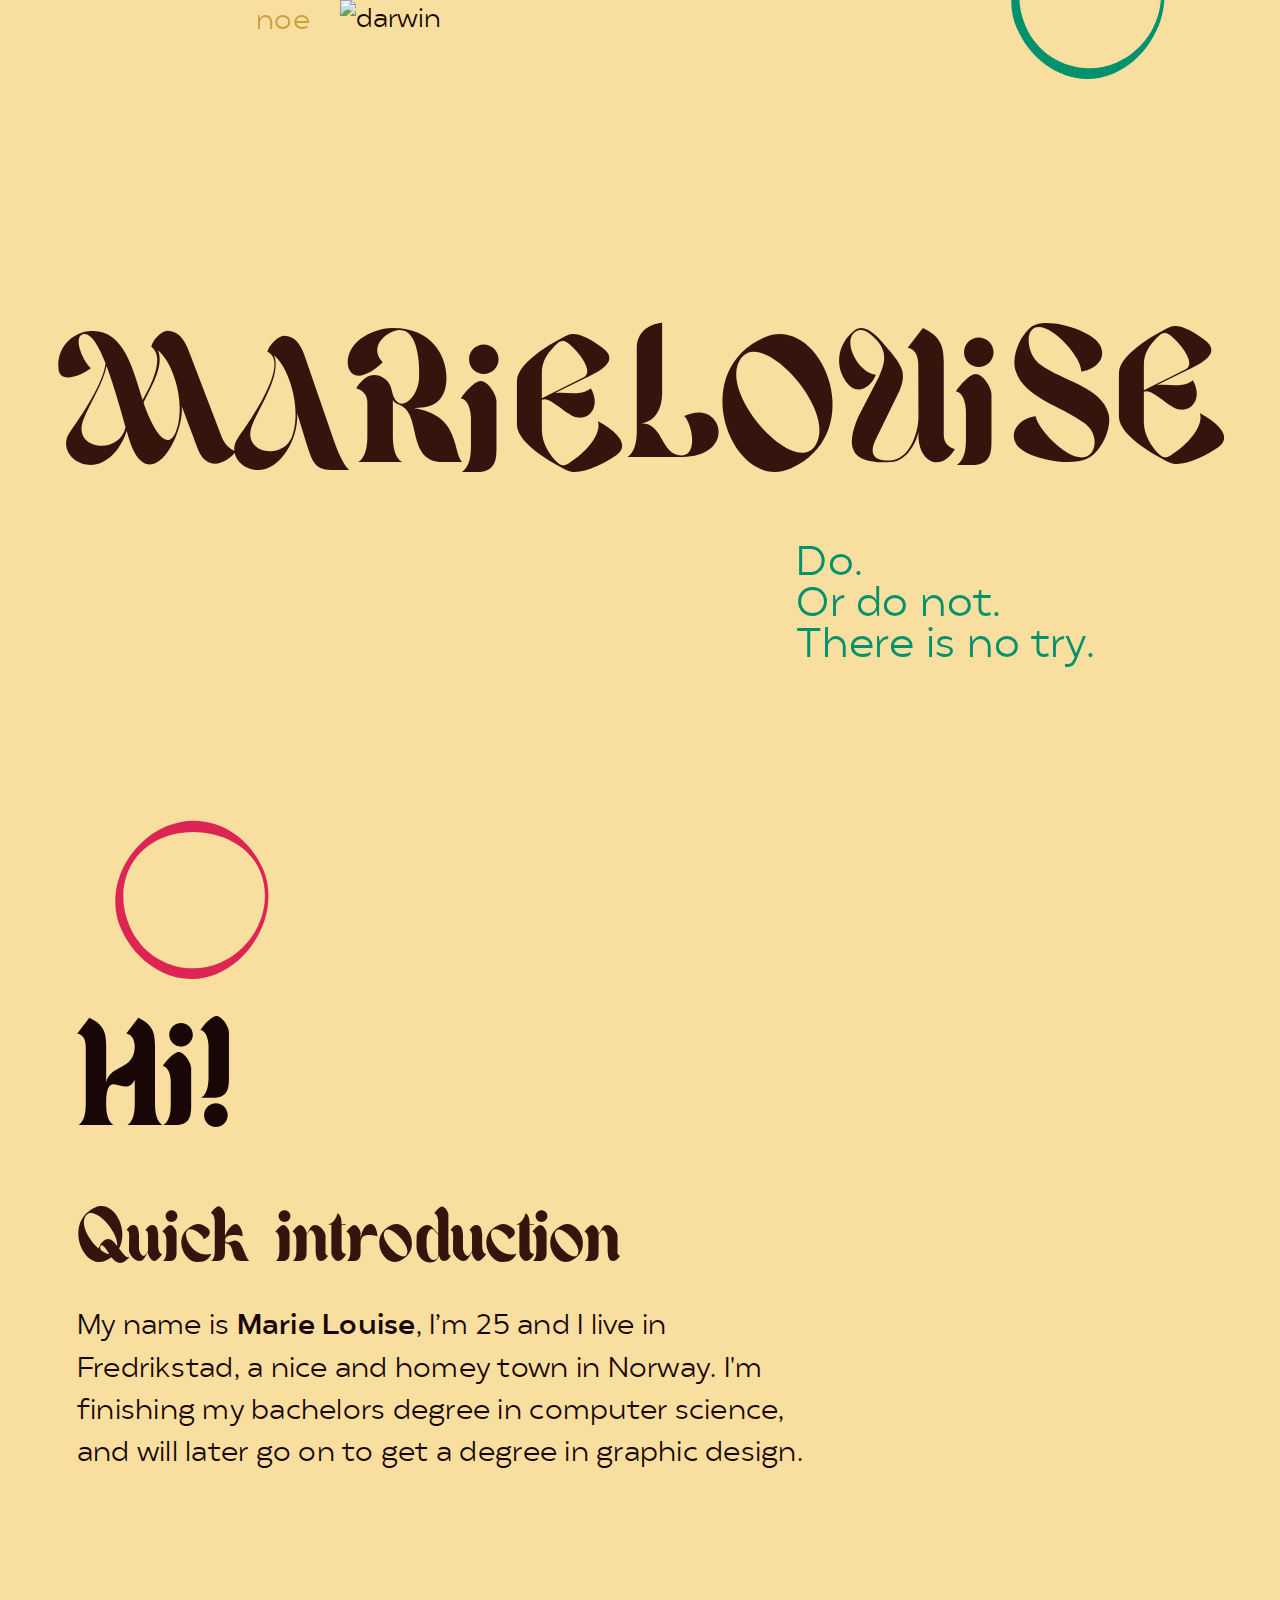
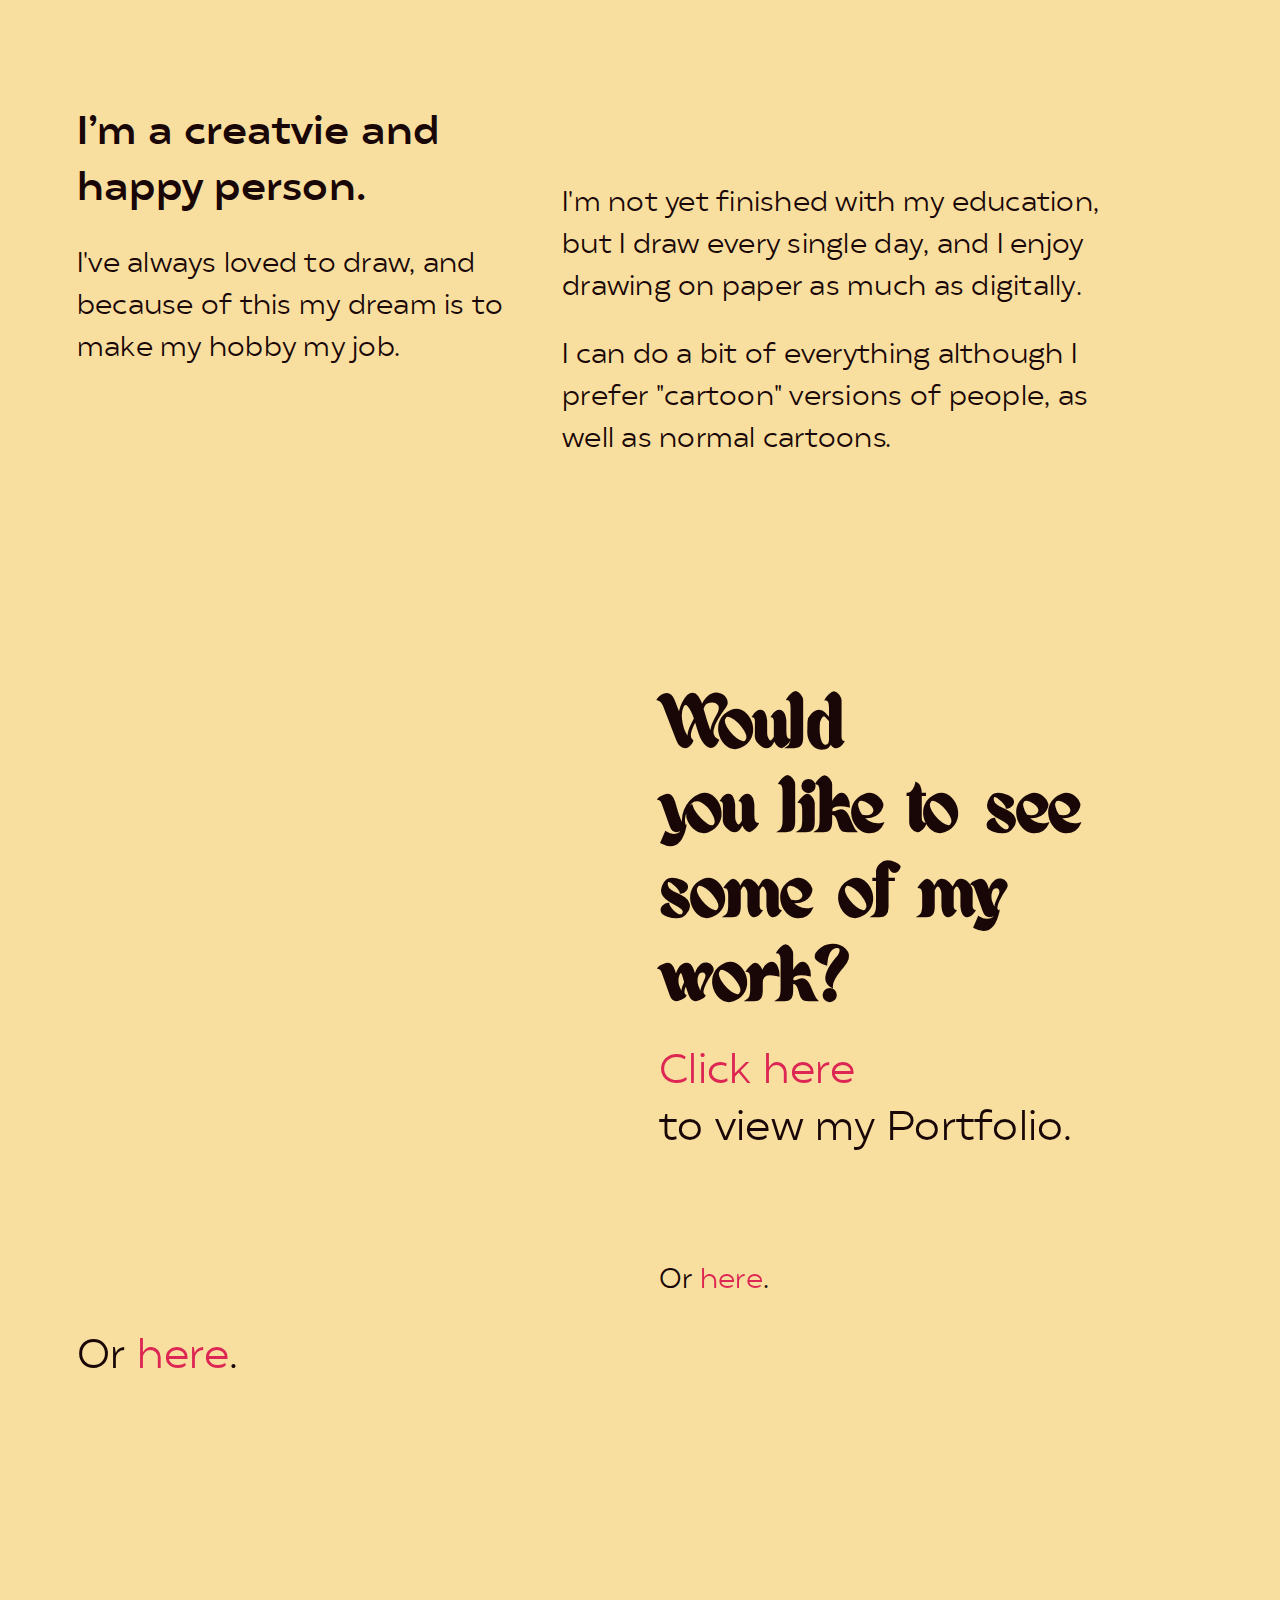
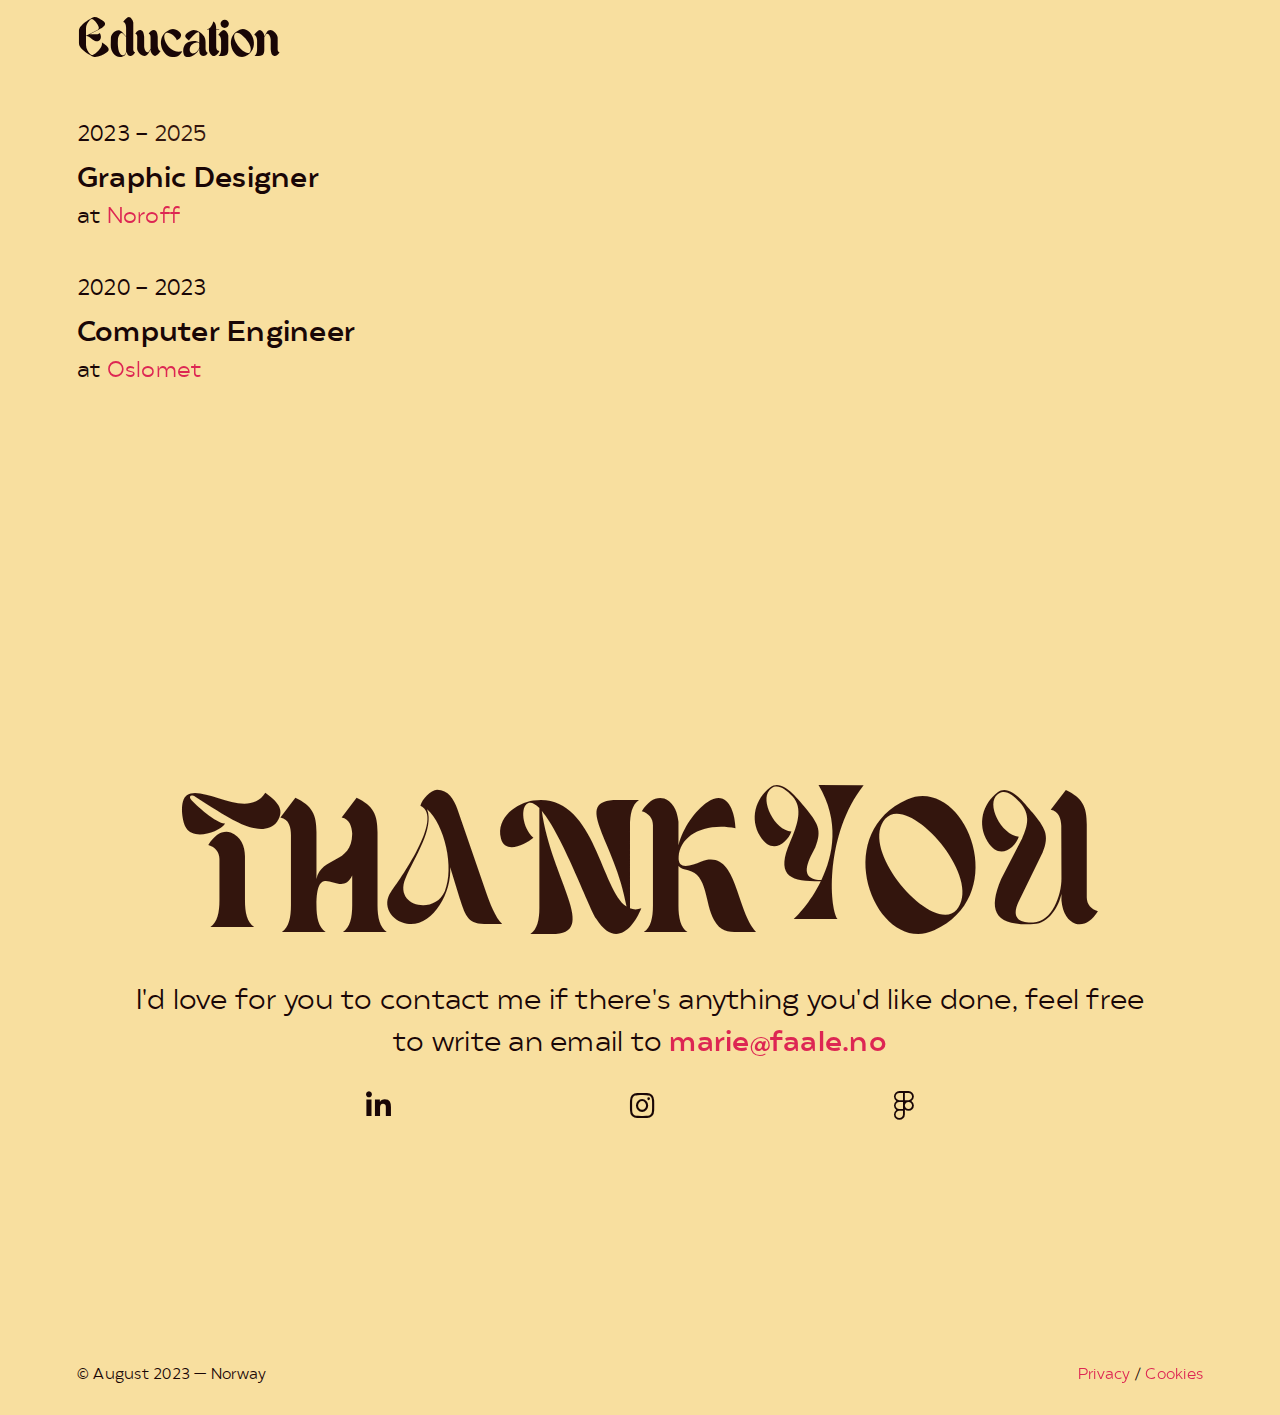
==== index.html @ 29619195 "test" ====
<!DOCTYPE html>
<html lang="en">
<head>
    <meta charset="UTF-8">
    <meta http-equiv="X-UA-Compatible" content="IE=edge">
    <meta name="viewport" content="width=device-width, initial-scale=1.0">
    <title>Marie Louise - Portfolio </title>
    <meta name="description" content="Hallo blah blah balh.">
    <meta property="og:type" content="website">
    <meta property="og:title" content="Marie Louise - Portfolio">
    <meta property="og:description" content="Hei blah blah blah nr 2">
    <meta property="og:image" content="C:\Users\marie\downloads\logo-bilde.png">
    <!-- style -->
    <link rel="stylesheet" href="https://cdn.jsdelivr.net/npm/locomotive-scroll@3.5.4/dist/locomotive-scroll.css">
    <link rel="stylesheet" href="https://cdn.jsdelivr.net/npm/bootstrap@5.0.2/dist/css/bootstrap.min.css">
    <link rel="stylesheet" href="CSS/main.css">
    <link rel="stylesheet" href="https://unpkg.com/splitting/dist/splitting.css">
    <link rel="stylesheet" href="https://unpkg.com/splitting/dist/splitting-cells.css">
</head>

<body>
    <!-- noise -->
    <div class="bg stop-flickering"></div>

    <!--circle elements-->
    <div class="circle-elements">
        <div class="one">
            <svg width="154" height="160" viewBox="0 0 154 160" fill="none" xmlns="http://www.w3.org/2000/svg">
                <path fill-rule="evenodd" clip-rule="evenodd" d="M144.892 50.741C129.918 15.6695 81.5577 3.31786 46.4862 18.292C11.4147 33.2662 -0.351254 71.2895 14.6229 106.361C29.5971 141.432 70.1671 157.725 105.239 142.75C140.31 127.776 159.866 85.8125 144.892 50.741ZM148.156 49.3473C131.643 10.6704 89.9563 -10.1572 51.2793 6.35641C12.6023 22.87 -10.8982 69.1839 5.61534 107.861C22.1289 146.538 63.5175 170.212 102.195 153.698C140.871 137.184 164.67 88.0243 148.156 49.3473Z"/>
            </svg>
            <svg width="154" height="160" viewBox="0 0 154 160" fill="none" xmlns="http://www.w3.org/2000/svg">
                <path fill-rule="evenodd" clip-rule="evenodd" d="M144.892 50.741C129.918 15.6695 81.5577 3.31786 46.4862 18.292C11.4147 33.2662 -0.351254 71.2895 14.6229 106.361C29.5971 141.432 70.1671 157.725 105.239 142.75C140.31 127.776 159.866 85.8125 144.892 50.741ZM148.156 49.3473C131.643 10.6704 89.9563 -10.1572 51.2793 6.35641C12.6023 22.87 -10.8982 69.1839 5.61534 107.861C22.1289 146.538 63.5175 170.212 102.195 153.698C140.871 137.184 164.67 88.0243 148.156 49.3473Z"/>
            </svg>
        </div>
        <div class="two">
            <svg width="154" height="160" viewBox="0 0 154 160" fill="none" xmlns="http://www.w3.org/2000/svg">
                <path fill-rule="evenodd" clip-rule="evenodd" d="M144.892 50.741C129.918 15.6695 81.5577 3.31786 46.4862 18.292C11.4147 33.2662 -0.351254 71.2895 14.6229 106.361C29.5971 141.432 70.1671 157.725 105.239 142.75C140.31 127.776 159.866 85.8125 144.892 50.741ZM148.156 49.3473C131.643 10.6704 89.9563 -10.1572 51.2793 6.35641C12.6023 22.87 -10.8982 69.1839 5.61534 107.861C22.1289 146.538 63.5175 170.212 102.195 153.698C140.871 137.184 164.67 88.0243 148.156 49.3473Z"/>
            </svg>
            <svg width="154" height="160" viewBox="0 0 154 160" fill="none" xmlns="http://www.w3.org/2000/svg">
                <path fill-rule="evenodd" clip-rule="evenodd" d="M144.892 50.741C129.918 15.6695 81.5577 3.31786 46.4862 18.292C11.4147 33.2662 -0.351254 71.2895 14.6229 106.361C29.5971 141.432 70.1671 157.725 105.239 142.75C140.31 127.776 159.866 85.8125 144.892 50.741ZM148.156 49.3473C131.643 10.6704 89.9563 -10.1572 51.2793 6.35641C12.6023 22.87 -10.8982 69.1839 5.61534 107.861C22.1289 146.538 63.5175 170.212 102.195 153.698C140.871 137.184 164.67 88.0243 148.156 49.3473Z"/>
            </svg>
        </div>
    </div>

    <!-- content -->
    <div data-scroll-container class="smooth-scroll">

        <!-- hero section -->
        <section class="section hero" data-scroll-section>
            <div class="hero-container titleAnimation" data-splitting>
                <h1 class="title serif big" data-scroll>
                    <span data-scroll="" data-scroll-delay="0.18" data-scroll-speed="7"
                        data-scroll-position="center">M</span>
                    <span data-scroll="" data-scroll-delay="0.12" data-scroll-speed="10">A</span>
                    <span data-scroll="" data-scroll-delay="0.12" data-scroll-speed="4">R</span>
                    <span data-scroll="" data-scroll-delay="0.12" data-scroll-speed="7">i</span>
                    <span data-scroll="" data-scroll-delay="0.12" data-scroll-speed="12">E</span>
                    <span data-scroll="" data-scroll-delay="0.12" data-scroll-speed="5"> </span>
                    <span data-scroll="" data-scroll-delay="0.12" data-scroll-speed="7">L</span>
                    <span data-scroll="" data-scroll-delay="0.12" data-scroll-speed="10">O</span>
                    <span data-scroll="" data-scroll-delay="0.12" data-scroll-speed="4">U</span>
                    <span data-scroll="" data-scroll-delay="0.12" data-scroll-speed="7">i</span>
                    <span data-scroll="" data-scroll-delay="0.12" data-scroll-speed="12">S</span>
                    <span data-scroll="" data-scroll-delay="0.12" data-scroll-speed="5">E</span>


                </h1>
                <p class="big" data-scroll data-scroll-speed="4" data-scroll-direction="horizontal">
                    <span>Do.</span>
                    <span>Or do not.</span>
                    <span>There is no try.</span>
                    
                </p>
                <p class="designer forced" data-scroll data-scroll-speed="10">
                    <span>noe</span>
                </p>
            </div>
        </section>

        <!-- Info -->
        <section class="section me" data-scroll-section>
            <div class="row d-flex fluid-container">
                <div class="col-12">
                    <div class="hi">
                        <h1 class="serif" data-scroll data-scroll-speed="-3" data-scroll-direction="horizontal">Hi!
                            <span class="ec ec-wave emoji"></span></h1>
                        <h3 class="serif primary-color" data-scroll data-scroll-speed="1"
                            data-scroll-direction="horizontal">Quick introduction</h3>
                    </div>
                </div>
                <div class="col-12 col-lg-8">
                    <p> My name is <strong>Marie Louise</strong>, I’m <span data-birthday="05/24/2000" id="age"></span>
                        and I
                        live in Fredrikstad, a nice and homey town in Norway.
                        I'm finishing my bachelors degree in computer science, and will later go on to get a degree in graphic design<span class="ec ec-mountain-snow"></span>.</p>
                </div>
                <div class="img-container mt-5 mt-lg-0">
                    <img class="portrait img-fluid lazyloaded"
                        src="C:\Users\marie\downloads\logo-bilde.png" alt="darwin"
                        data-no-retina="" data-scroll data-scroll-speed="-30" data-scroll-direction="horizontal">
                </div>
            </div>
        </section>

        <section class="section" data-scroll-section>
            <div class="row d-flex fluid-container">
                <div class="col-12 col-lg-5" data-scroll data-scroll-speed="4">
                    <p class="big"><strong>I’m a creatvie <span class="ec ec-sun-with-face"></span> and happy
                            person.</strong></p>
                    <p>I've always loved to draw, and because of this my dream is to make my hobby my job.</p>
                </div>
                <div class="col-12 col-lg-6 mt-3 mt-lg-5" data-scroll data-scroll-speed="4" data-scroll-delay="1">
                    <p>I'm not yet finished with my education, but I draw every single day, and I enjoy drawing on paper as much as digitally.</p>
                    <p>I can do a bit of everything <span class="ec ec-firecracker"></span> although I prefer "cartoon" versions of people, as well as normal cartoons.</p>
                </div>
            </div>
        </section>


        <!-- Portfolio-->
        <section class="section portfolio" data-scroll-section>
            <div class="row d-flex fluid-container justify-content-end">
                <div class="col-12 col-lg-6">
                    <h3 class="big forced serif">
                        <span data-scroll data-scroll-speed="-1"
                            data-scroll-direction="horizontal"><strong>Would</strong></span>
                        <span data-scroll data-scroll-speed="2" data-scroll-direction="horizontal"><strong>you like to
                                see</strong></span>
                        <span data-scroll data-scroll-speed="-3" data-scroll-direction="horizontal"><strong>some of my
                                work?</strong></span>
                    </h3>
                    <p data-scroll class="big forced">
                        <span><i class="ec ec-point-right"></i> <a href="https://bit.ly/3asVjwy" target="_blank">Click here</a></span> 
                        <span> to view my Portfolio.</span>
                    </p>
                    <p class="mt-5 pt-3" data-scroll data-scroll-speed="12" data-scroll-direction="horizontal">Or <a
                            href="https://bit.ly/3asVjwy" target="_blank">here</a>. <span
                            class="ec ec-point-left"></span></p>
                </div>
            </div>
            <div class="d-flex fluid-container justify-content-start">
                <p class="forced big" data-scroll data-scroll-speed="20">
                    <span>Or <a href="https://bit.ly/3asVjwy" target="_blank">here</a>.</span>
                    <span class="ec ec-point-up-2" style="margin:0 auto;"></span>
                </p>
            </div>
        </section>


        <!-- Experiences and education -->
        <section class="section" data-scroll-section>
            <div class="row d-flex fluid-container exp-edu">
                <div class="col-12 col-md-6">
                    <!-- titolo -->
                    <h4 class="serif" data-scroll data-scroll-speed="-2" data-scroll-direction="horizontal">Education
                    </h4>
                    <!-- elenco -->
                    <div class="exp">
                        <p class="small mt-4 mb-1">2023 - <span class="italic primary-color">2025</span>
                        </p>
                        <p class="italic mb-0">
                            <strong>Graphic Designer</strong>
                        </p>
                        <p class="small">at <a href="https://www.noroff.no/">Noroff</a></p>
                    </div>
                    <div class="exp">
                        <p class="small mt-4 mb-1">2020 - 2023</p>
                        <p class="italic mb-0">
                            <strong>Computer Engineer</strong>
                        </p>
                        <p class="small">at <a href="https://www.oslomet.no/">Oslomet</a></p>
                    </div>
        </section>


        <!-- Thx and contacts-->
        <section class="section hero thanks d-flex" data-scroll-section>
            <div class="hero-container titleAnimation">
                <!-- thank you -->
                <h1 class="title serif big" data-scroll>
                    <span data-scroll="" data-scroll-delay="0.18" data-scroll-speed="7"
                        data-scroll-position="center">T</span>
                    <span data-scroll="" data-scroll-delay="0.14" data-scroll-speed="10">H</span>
                    <span data-scroll="" data-scroll-delay="0.12" data-scroll-speed="4">A</span>
                    <span data-scroll="" data-scroll-delay="0.1" data-scroll-speed="7">N</span>
                    <span data-scroll="" data-scroll-delay="0.08" data-scroll-speed="12">K</span>
                    <span class="d-none d-md-block" data-scroll="" data-scroll-delay="0.12"
                        data-scroll-speed="5"></span>
                    <span class="d-none d-md-block" data-scroll="" data-scroll-delay="0.18" data-scroll-speed="7"
                        data-scroll-position="center">Y</span>
                    <span class="d-none d-md-block" data-scroll="" data-scroll-delay="0.14"
                        data-scroll-speed="10">O</span>
                    <span class="d-none d-md-block" data-scroll="" data-scroll-delay="0.12"
                        data-scroll-speed="4">U</span>
                    <span class="d-block d-md-none" data-scroll="" data-scroll-delay="0.12"
                        data-scroll-speed="4">S</span>
                </h1>
            </div>
            <div class="fluid-container min">
                <!-- contact me -->
                <p class="contact-info text-center mt-2 mt-xl-3" data-scroll data-scroll-speed="4">
                    I'd love for you to contact me if there's anything you'd like done, feel free to write an email to <a href="mailto:marie@faale.no" target="_blank"><strong>marie@faale.no</strong></a> 
                </p>
                <!-- social -->
                <div class="d-flex" data-scroll data-scroll-speed="4">
                    <div class="social-icons">
                        <a href="https://it.linkedin.com/in/darwinvegher" class="social-icon" target="_blank">
                            <i class="fa-brands fa-linkedin-in"></i>
                        </a>
                        <a href="https://www.instagram.com/mlbjoernstad/" class="social-icon" target="_blank">
                            <i class="fa-brands fa-instagram"></i>
                        </a>
                        <a href="https://www.figma.com/@darwinzen" class="social-icon" target="_blank">
                            <i class="fa-brands fa-figma"></i>
                        </a>
                        <!-- <a href="https://t.me/Darwiiiin" class="social-icon" target="_blank">
                            <i class="fa-brands fa-telegram"></i>
                        </a> -->
                    </div>
                </div>
            </div>
        </section>
        

        <footer id="colophon" class="site-footer" data-scroll-section>
            <div class="footerContent fluid-container" data-scroll data-scroll-direction="vertical" data-scroll-speed="-4" data-scroll-target="#colophon" data-scroll-position="bottom">
                <p id="year">© <span class="d-none d-md-inline">August</span> 2023 — Norway</p>
                <div class="d-flex">
                    <p><a href="https://www.iubenda.com/privacy-policy/96504814/legal">Privacy</a> / <a href="/cookies/">Cookies</a></p>
                </div>
            </div>
        </footer>

    </div>
    <!-- end content -->



    <!-- script -->
    <script src="Script/locomotive-scroll.min.js"></script>
    <script src="Script/Age.js"></script>
    <script src="https://unpkg.co/gsap@3/dist/gsap.min.js"></script>
    <script src="https://unpkg.com/gsap@3/dist/ScrollTrigger.min.js"></script>
    <script src="https://unpkg.com/splitting/dist/splitting.min.js"></script>

    <script>
  
        /* --- Scroll text right to left --- */

        console.clear();

        gsap.registerPlugin(ScrollTrigger);

        // Using Locomotive Scroll from Locomotive https://github.com/locomotivemtl/locomotive-scroll

        const locoScroll = new LocomotiveScroll({
            el: document.querySelector(".smooth-scroll"),
            smooth: true,
            lerp: 0.05, // Linear Interpolation, 0 > 1 // Try 0.01
            multiplier: 1, // Effect Multiplier 1.4
            reloadOnContextChange: true,
            touchMultiplier: 3, //2
            smoothMobile: 0,
            smartphone: {
                smooth: !0,
                breakpoint: 767
            },
            tablet: {
                smooth: !0,//1
                breakpoint: 1024
            },
        });


        // each time Locomotive Scroll updates, tell ScrollTrigger to update too (sync positioning)
        locoScroll.on("scroll", ScrollTrigger.update);

        // tell ScrollTrigger to use these proxy methods for the ".smooth-scroll" element since Locomotive Scroll is hijacking things
        ScrollTrigger.scrollerProxy(".smooth-scroll", {
            scrollTop(value) {
                return arguments.length ? locoScroll.scrollTo(value, 0, 0) : locoScroll.scroll.instance.scroll.y;
            }, // we don't have to define a scrollLeft because we're only scrolling vertically.
            getBoundingClientRect() {
                return { top: 0, left: 0, width: window.innerWidth, height: window.innerHeight };
            },
            // LocomotiveScroll handles things completely differently on mobile devices
            // - it doesn't even transform the container at all! So to get the correct behavior and avoid jitters, 
            // we should pin things with position: fixed on mobile. We sense it by checking to see if there's a transform applied 
            // to the container (the LocomotiveScroll-controlled element).
            pinType: document.querySelector(".smooth-scroll").style.transform ? "transform" : "fixed"
        });

        const sections = gsap.utils.toArray('section')

        sections.forEach(function (section) {

            const inner = section.classList.contains('sectionLeftAndRight') ? section.querySelector('.leftText') : section.querySelector('.section-inner')

            if (!section.classList.contains('horizontalScrolling')) {

                ScrollTrigger.create({

                    scroller: '.smooth-scroll',
                    trigger: section,
                    start: section.scrollHeight <= window.innerHeight ? 'top top' : 'bottom bottom',
                    end: '+=100%',
                    pin: inner,
                    pinSpacing: false,
                    pinType: 'transform'

                })

            } else {

                const scroll = section.querySelector('[data-scroll-in-section]');

                // the tween and the pinning have two different ScrollTriggers, because the will need different durations for that overlaying-effect to show

                ScrollTrigger.create({

                    scroller: '.smooth-scroll',
                    trigger: section,
                    start: 'center center',
                    end: () => `+=${section.scrollWidth + window.innerHeight}`, // added an extra window.innerHeight to the end here in comparison to the tween
                    pin: inner,
                    pinSpacing: true,
                    pinType: 'transform',
                    anticipatePin: 1,

                })

                gsap.to(scroll, {
                    x: () => `${-(section.scrollWidth - document.documentElement.clientWidth)}px`,
                    ease: 'none',
                    scrollTrigger: {
                        trigger: scroll,
                        scroller: '.smooth-scroll',
                        start: 'top center',
                        end: () => `+=${section.scrollWidth}`,
                        markers: false, //true to view markers 
                        scrub: true,

                    }
                });

            }


        })

        // each time the window updates, we should refresh ScrollTrigger and then update LocomotiveScroll. 
        ScrollTrigger.addEventListener("refresh", () => locoScroll.update());

        // after everything is set up, refresh() ScrollTrigger and update LocomotiveScroll because padding may have been added for pinning, etc.
        ScrollTrigger.refresh();

        //split
        Splitting();
    
    </script>
</body>

</html>
---- CSS/main.css ----
/* ---- Import ---- */
@import url(https://cdnjs.cloudflare.com/ajax/libs/font-awesome/6.1.2/css/all.min.css);
@font-face {
  font-family: "Matahari";
  src: url("../Font/Matahari/matahari_400_regular.otf");
  src: url("../Font/Matahari/matahari_400_regular-webfont.woff2") format("woff2"), url("../Font/Matahari/matahari_400_regular-webfont.woff") format("woff");
  font-weight: 400;
  font-style: normal;
}
@font-face {
  font-family: "Matahari";
  src: url("../Font/Matahari/matahari_400_regular_oblique.otf");
  src: url("../Font/Matahari/matahari_400_regular_oblique-webfont.woff2") format("woff2"), url("../Font/Matahari/matahari_400_regular_oblique-webfont.woff") format("woff");
  font-weight: 400;
  font-style: italic;
}
@font-face {
  font-family: "Matahari";
  src: url("../Font/Matahari/matahari_700_bold.otf");
  src: url("../Font/Matahari/matahari_700_bold-webfont.woff2") format("woff2"), url("../Font/Matahari/matahari_700_bold-webfont.woff") format("woff");
  font-weight: 700;
  font-style: normal;
}
@font-face {
  font-family: "Matahari";
  src: url("../Font/Matahari/matahari_700_bold_oblique.otf");
  src: url("../Font/Matahari/matahari_700_bold_oblique-webfont.woff2") format("woff2"), url("../Font/Matahari/matahari_700_bold_oblique-webfont.woff") format("woff");
  font-weight: 700;
  font-style: italic;
}
@font-face {
  font-family: "Nognathy";
  src: url("../Font/Nognathy/Nognathy.otf");
  src: url("../Font/Nognathy/Nognathy.woff2") format("woff2"), url("../Font/Nognathy/Nognathy.woff") format("woff"), url("../Font/Nognathy/Nognathy.ttf") format("truetype");
  font-weight: 400;
  font-style: normal;
}
/* ---- Color  ----- */
.primary-color {
  color: #33150d   !important;
}

html {
  scroll-behavior: smooth;
}

body {
  background-color: #f8df9f;
  font-family: "Matahari", sans-serif;
  overflow-y: hidden; /* Hide vertical scrollbar */
  color: #190606;
}

::-moz-selection { /* Code for Firefox */
  background: rgba(165, 48, 52, 0.1411764706);
}

::selection {
  background: rgba(165, 48, 52, 0.1411764706);
}

section.section {
  padding-top: 4rem;
  padding-bottom: 4rem;
}
section.section.hero {
  display: grid;
  place-items: center;
}

.section:first-child, .section.thanks {
  display: flex;
  flex-direction: column;
}

.section:first-child {
  min-height: 100vh;
}
@media (max-width: 991.98px) {
  @supports (height: 100dvh) {
    .section:first-child {
      min-height: 100dvh;
    }
  }
}

.section.thanks {
  min-height: calc(100vh - 80px);
  justify-content: center;
}
@supports (height: 100dvh) {
  .section.thanks {
    min-height: calc(100dvh - 80px);
  }
}

a, footer a {
  color: #dd2653;
  position: relative;
  text-decoration: none;
  transition: all 0.5s ease-in-out;
  transform: skewX(20);
}
a:active, aa:visited, footer a:active, footer aa:visited {
  color: #33150d;
}
a:hover, footer a:hover {
  color: #33150d;
}
@media (min-width: 992px) {
  a:hover, footer a:hover {
    opacity: 1;
  }
  a:hover::before, footer a:hover::before {
    transform: scaleX(1);
    transform-origin: left center;
  }
  a::before, footer a::before {
    display: block;
    content: "";
    position: absolute;
    bottom: -0.2rem;
    left: 0;
    transform: scaleX(0);
    width: 100%;
    height: 0.056rem;
    background: currentColor;
    transition: transform 0.7s cubic-bezier(0.19, 1, 0.22, 1);
    transform-origin: right center;
  }
}


.fluid-container {
  padding: 0 3rem;
}
@media (max-width: 767.98px) {
  .fluid-container {
    padding: 0 1.5rem;
  }
}
.fluid-container.min {
  padding: 0 5rem;
}
@media (max-width: 767.98px) {
  .fluid-container.min {
    padding: 0 2rem;
  }
}


/* -- hero -- */
.hero .hero-container {
  display: flex;
  flex-direction: column;
  justify-content: center;
}
.hero .title {
  position: relative;
  display: inline-flex;
  margin: 0 auto;
  top: 2rem;
}
.hero h1 span {
  color: #33150d;
  position: relative;
}
.hero h1 span:nth-child(2) {
  top: 0.2rem;
}
.hero h1 span:nth-child(3) {
  top: -0.1rem;
}
.hero h1 span:nth-child(4) {
  top: 0.3rem;
}
.hero h1 span:nth-child(5) {
  top: 0.2rem;
}
.hero h1 span:nth-child(6) {
  top: -0.1rem;
}
.hero h1 span:nth-child(7) {
  top: -0.3rem;
}
.hero h1 span:nth-child(8) {
  top: 0.2rem;
}
.hero h1 span:nth-child(9) {
  top: -0.1rem;
}
.hero h1 span:nth-child(10) {
  top: -0.rem;
}
.hero h1 span:nth-child(11) {
  top: -0.2rem;
}
.hero h1 span:nth-child(12) {
  top: -0.1rem;
}

.hero p.big {
  position: relative;
  top: 2rem;
  display: flex;
  flex-direction: column;
  margin-left: auto;
  margin-right: 5rem;
  line-height: 1;
  z-index: 2;
  align-items: flex-start;
  align-content: flex-end;
  flex-wrap: wrap;
  max-width: 800px;
  color:#00916d;
}
@media (max-width: 991.98px) {
  .hero p.big {
    margin-right: 5rem;
  }
}
.hero .social-icons {
  display: flex;
  justify-content: space-evenly;
  flex-direction: row;
  flex-wrap: wrap;
  width: 100%;
}
.hero .social-icons .social-icon {
  color: #190606;
}
@media (max-width: 767.98px) {
  .hero .social-icons .social-icon {
    flex: 25%;
    justify-content: center;
    display: flex;
    padding-bottom: 2rem;
  }
}
.hero .designer {
  color: #caa03a;
  position: absolute;
  top: -0.01rem;
  bottom: 25%;
  size: 3rem;
}

@media (min-width: 768px) {
  .hero .designer {
    left: 20%;
  }
}

.hi .emoji {
  font-size: clamp(1.6rem, 15vw, 2.12rem) !important;
  -webkit-animation-name: wave-animation;
          animation-name: wave-animation; /* Refers to the name of your @keyframes element below */
  -webkit-animation-duration: 2.5s;
          animation-duration: 2.5s; /* Change to speed up or slow down */
  -webkit-animation-iteration-count: infinite;
          animation-iteration-count: infinite; /* Never stop waving :) */
  transform-origin: 70% 70%; /* Pivot around the bottom-left palm */
  display: inline-block;
}

@-webkit-keyframes wave-animation {
  0% {
    transform: rotate(0deg);
  }
  10% {
    transform: rotate(14deg);
  }
  /* The following five values can be played with to make the waving more or less extreme */
  20% {
    transform: rotate(-8deg);
  }
  30% {
    transform: rotate(14deg);
  }
  40% {
    transform: rotate(-4deg);
  }
  50% {
    transform: rotate(10deg);
  }
  60% {
    transform: rotate(0deg);
  }
  /* Reset for the last half to pause */
  100% {
    transform: rotate(0deg);
  }
}

@keyframes wave-animation {
  0% {
    transform: rotate(0deg);
  }
  10% {
    transform: rotate(14deg);
  }
  /* The following five values can be played with to make the waving more or less extreme */
  20% {
    transform: rotate(-8deg);
  }
  30% {
    transform: rotate(14deg);
  }
  40% {
    transform: rotate(-4deg);
  }
  50% {
    transform: rotate(10deg);
  }
  60% {
    transform: rotate(0deg);
  }
  /* Reset for the last half to pause */
  100% {
    transform: rotate(0deg);
  }
}
.me .portrait {
  position: absolute;
  display: block;
  width: 600px;
  left: 0;
  top: 0;
  right: 0;
  bottom: 0;
  margin: auto;
  z-index: -1;
  -webkit-animation: 3s ease 0s normal forwards 1 fadein;
  animation: 3s ease 0s normal forwards 1 fadein;
}
@media (max-width: 575.98px) {
  .me .portrait {
    position: static;
  }
}
@keyframes fadein {
  0% {
    opacity: 0;
  }
  66% {
    opacity: 0;
  }
  100% {
    opacity: 1;
  }
}
@-webkit-keyframes fadein {
  0% {
    opacity: 0;
  }
  66% {
    opacity: 0;
  }
  100% {
    opacity: 1;
  }
}

.bio .labels {
  position: relative;
  display: flex;
  flex-direction: column;
  margin-left: auto;
  line-height: 1;
  z-index: 2;
  align-items: flex-start;
  align-content: flex-end;
  flex-wrap: wrap;
  max-width: 800px;
}

/* -- fluid text -- */
html {
  font-size: 4vw;
}

@media screen and (min-width: 320px) {
  html {
    font-size: calc(4vw + 10 * (100vw - 320px) / 880);
  }
}
@media screen and (min-width: 768px) {
  html {
    font-size: calc(2vw + 10 * (100vw - 320px) / 880);
  }
}
@media screen and (min-width: 1200px) {
  html {
    font-size: 2vw;
  }
}
h1 {
  font-size: clamp(4rem, 15vw, 6rem);
}
h1.big {
  font-size: clamp(5.5rem, 15vw, 12rem);
}

h2 {
  font-size: clamp(3rem, 15vw, 3.75rem);
}
h2.big {
  font-size: clamp(6.4rem, 15vw, 9rem);
}

h3 {
  font-size: clamp(1.8rem, 15vw, 3rem);
}

h4 {
  font-size: clamp(1.6rem, 15vw, 2.12rem);
}

h5 {
  font-size: clamp(1.35rem, 15vw, 1.5rem);
}

h6 {
  font-size: clamp(1.2rem, 15vw, 1.3rem);
}

p {
  font-size: clamp(1rem, 15vw, 1.1rem);
  line-height: 150%;
  letter-spacing: 0.01rem;
}
p.big {
  font-size: clamp(1.3rem, 15vw, 1.6rem);
  line-height: 135%;
}


.social-icon i {
  font-size: clamp(1rem, 15vw, 1.1rem);
}

strong {
  font-weight: 700;
}

.serif {
  font-family: Nognathy !important;
}

/* span a capo */
p.forced, h3.forced {
  position: relative;
  display: flex;
  flex-direction: column;
  line-height: 140%;
  z-index: 2;
  flex-wrap: wrap;
  max-width: 800px;
}

.portfolio h3.forced {
  line-height: 110%;
}

/* -- Social Icon -- */
/* -- Smooth scroll -- */
.smooth-scroll {
  overflow: hidden !important;
}


[data-scroll-in-section] {
  display: inline-flex;
  padding-right: 50px;
  align-items: baseline;
}

.sectionLeftAndRight .section-inner {
  display: grid;
  grid-template-columns: 1fr 1fr;
}

section.afterHorizontal {
  margin-top: -100vh;
}

/* ----- split text anm ---- */
.splitting .char {
  -webkit-animation: slide-in 0.6s cubic-bezier(0.5, 0, 0.5, 1) both;
          animation: slide-in 0.6s cubic-bezier(0.5, 0, 0.5, 1) both;
  -webkit-animation-delay: calc(3ms * var(--char-index) + 1000ms);
          animation-delay: calc(3ms * var(--char-index) + 1000ms);
}

@-webkit-keyframes slide-in {
  from {
    transform: translateY(1.5em);
    opacity: 0;
  }
}

@keyframes slide-in {
  from {
    transform: translateY(1.5em);
    opacity: 0;
  }
}
/* ----- bg animation ---- */
.bg {
  position: fixed;
  top: -50%;
  left: -50%;
  right: -50%;
  bottom: -50%;
  width: 200%;
  height: 200vh;
}
.bg::before {
  content: "";
  z-index: 100;
  position: absolute;
  top: 0;
  left: 0;
  width: 100%;
  height: 100%;
  background: url("http://assets.iceable.com/img/noise-transparent.png");
  -webkit-animation: 0.2s infinite noise;
          animation: 0.2s infinite noise;
  pointer-events: none;
  opacity: 0.5;
}

@-webkit-keyframes noise {
  0%, 100% {
    background-position: 0 0;
  }
  10% {
    background-position: -5% -10%;
  }
  20% {
    background-position: -15% 5%;
  }
  30% {
    background-position: 7% -25%;
  }
  40% {
    background-position: 20% 25%;
  }
  50% {
    background-position: -25% 10%;
  }
  60% {
    background-position: 15% 5%;
  }
  70% {
    background-position: 0% 15%;
  }
  80% {
    background-position: 25% 35%;
  }
  90% {
    background-position: -10% 10%;
  }
}

@keyframes noise {
  0%, 100% {
    background-position: 0 0;
  }
  10% {
    background-position: -5% -10%;
  }
  20% {
    background-position: -15% 5%;
  }
  30% {
    background-position: 7% -25%;
  }
  40% {
    background-position: 20% 25%;
  }
  50% {
    background-position: -25% 10%;
  }
  60% {
    background-position: 15% 5%;
  }
  70% {
    background-position: 0% 15%;
  }
  80% {
    background-position: 25% 35%;
  }
  90% {
    background-position: -10% 10%;
  }
}
.circle-elements {
  height: 100vh;
  width: 100vw;
  position: fixed;
  -webkit-animation: 3s ease 0s normal forwards 1 fadein;
  animation: 3s ease 0s normal forwards 1 fadein;
}
.circle-elements .one {
  position: fixed;
  width: 50vw;
  height: 160px;
  z-index: 99;
  min-width: calc(320px + 2rem);
  top: -80px;
  right: calc(-25vw - 2rem);
  -webkit-animation: rotation 14s infinite linear;
          animation: rotation 14s infinite linear;
}
@media (max-width: 991.98px) {
  .circle-elements .one svg {
    transform: scale(0.8) !important;
  }
}
@media (max-width: 767.98px) {
  .circle-elements .one svg {
    transform: scale(0.6) !important;
  }
}
@media (max-width: 575.98px) {
  .circle-elements .one svg {
    transform: scale(0.4) !important;
  }
}
.circle-elements .one svg + svg {
  right: 0;
  position: absolute;
}
.circle-elements .one svg + svg path {
  fill: #dc2553;
}
@media (max-width: 767.98px) {
  .circle-elements .one svg + svg path {
    opacity: 0.3;
  }
}
.circle-elements .one path {
  fill: #00916d;
}
@media (max-width: 767.98px) {
  .circle-elements .one path {
    opacity: 0.3;
  }
}
.circle-elements .two {
  position: fixed;
  width: 50vw;
  height: 160px;
  min-width: calc(320px + 2rem);
  bottom: -80px;
  left: calc(-25vw - 2rem);
  -webkit-animation: rotation 12s infinite linear;
          animation: rotation 12s infinite linear;
  -webkit-animation-delay: 2s;
          animation-delay: 2s;
}
@media (max-width: 991.98px) {
  .circle-elements .two svg {
    transform: scale(0.85) !important;
  }
}
@media (max-width: 767.98px) {
  .circle-elements .two svg {
    transform: scale(0.7) !important;
  }
}
@media (max-width: 575.98px) {
  .circle-elements .two svg {
    transform: scale(0.5) !important;
  }
}
.circle-elements .two svg + svg {
  right: 0;
  position: absolute;
}
.circle-elements .two svg + svg path {
  fill: #dc2553;
}
@media (max-width: 767.98px) {
  .circle-elements .two svg + svg path {
    opacity: 0.2;
  }
}
.circle-elements .two path {
  fill: #00916d;
}

@-webkit-keyframes rotation {
  from {
    transform: rotate(0deg);
  }
  to {
    transform: rotate(359deg);
  }
}

@keyframes rotation {
  from {
    transform: rotate(0deg);
  }
  to {
    transform: rotate(359deg);
  }
}
footer {
  min-height: 80px;
  display: flex;
  flex-direction: column;
  justify-content: center;
}
footer > div {
  display: flex;
  flex-direction: row;
  justify-content: space-between;
}
footer p {
  font-size: 0.6rem;
  margin-bottom: 0;
}/*# sourceMappingURL=main.css.map */
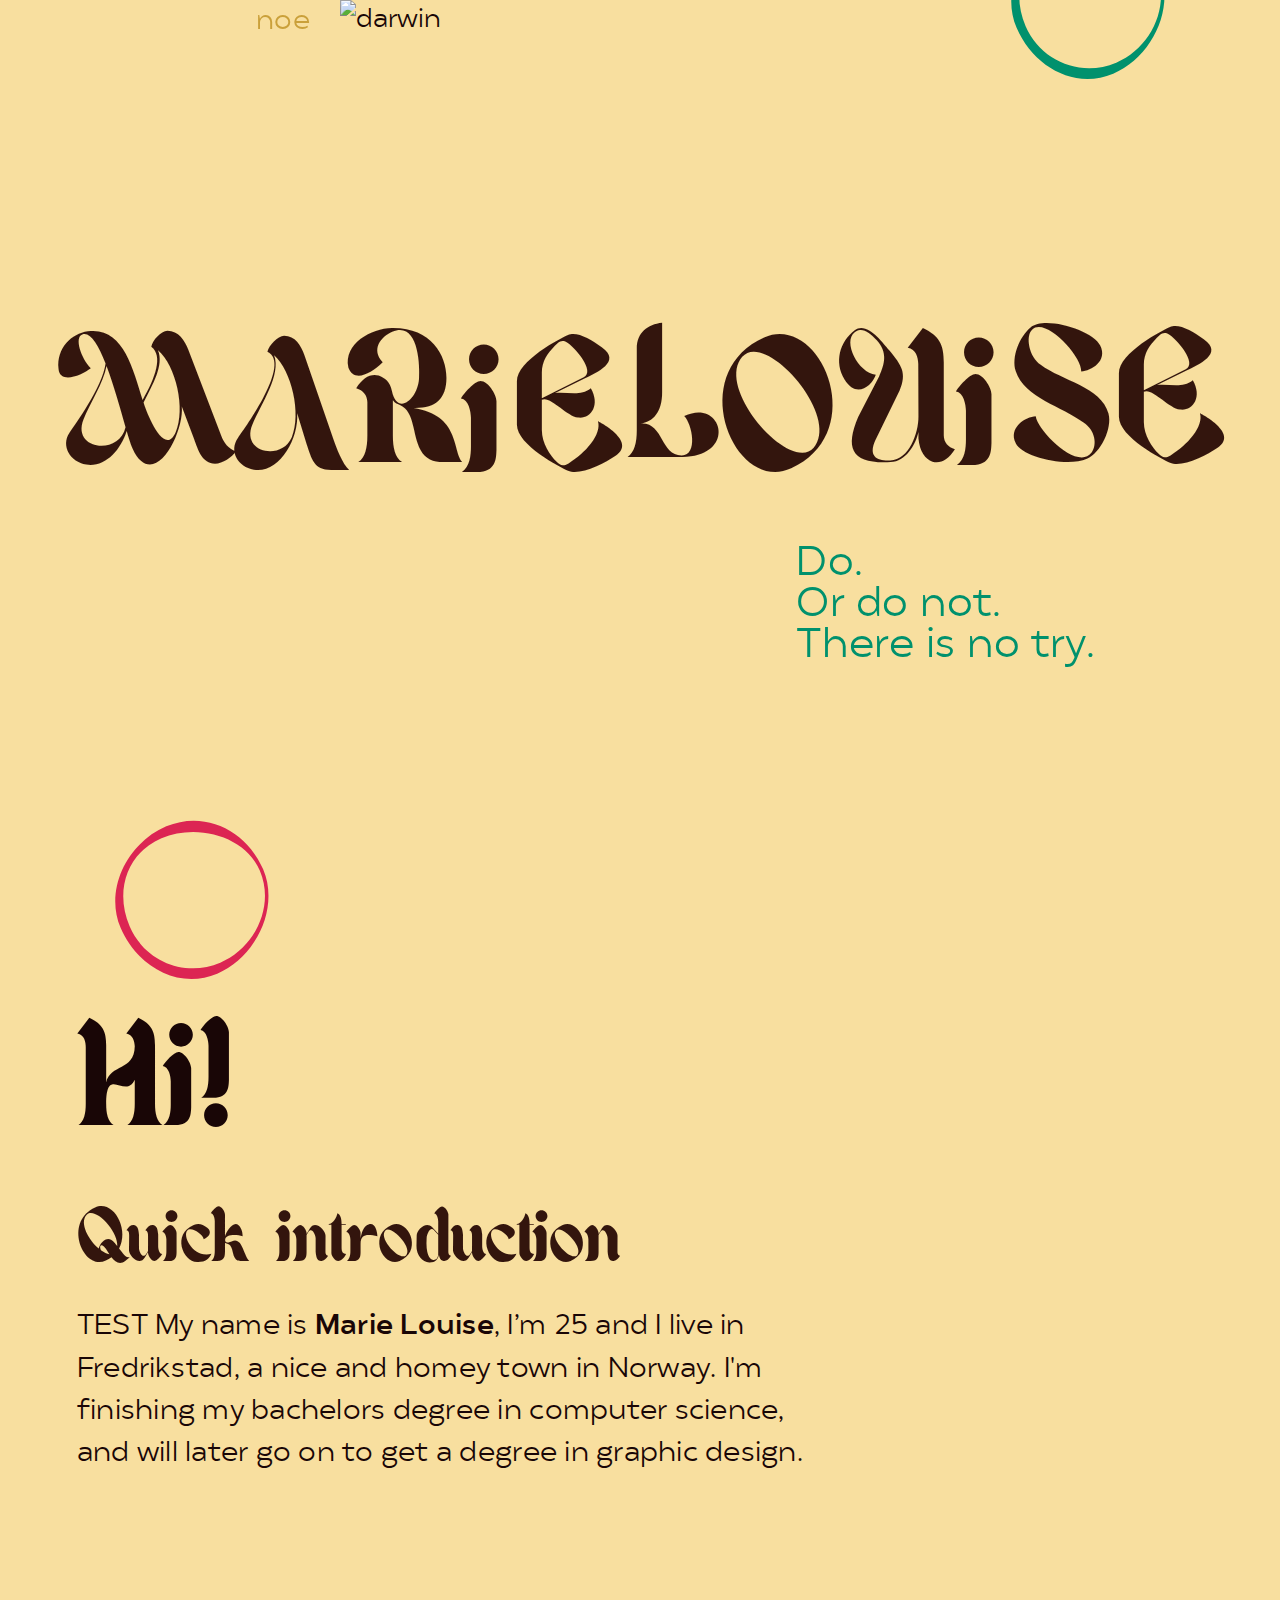
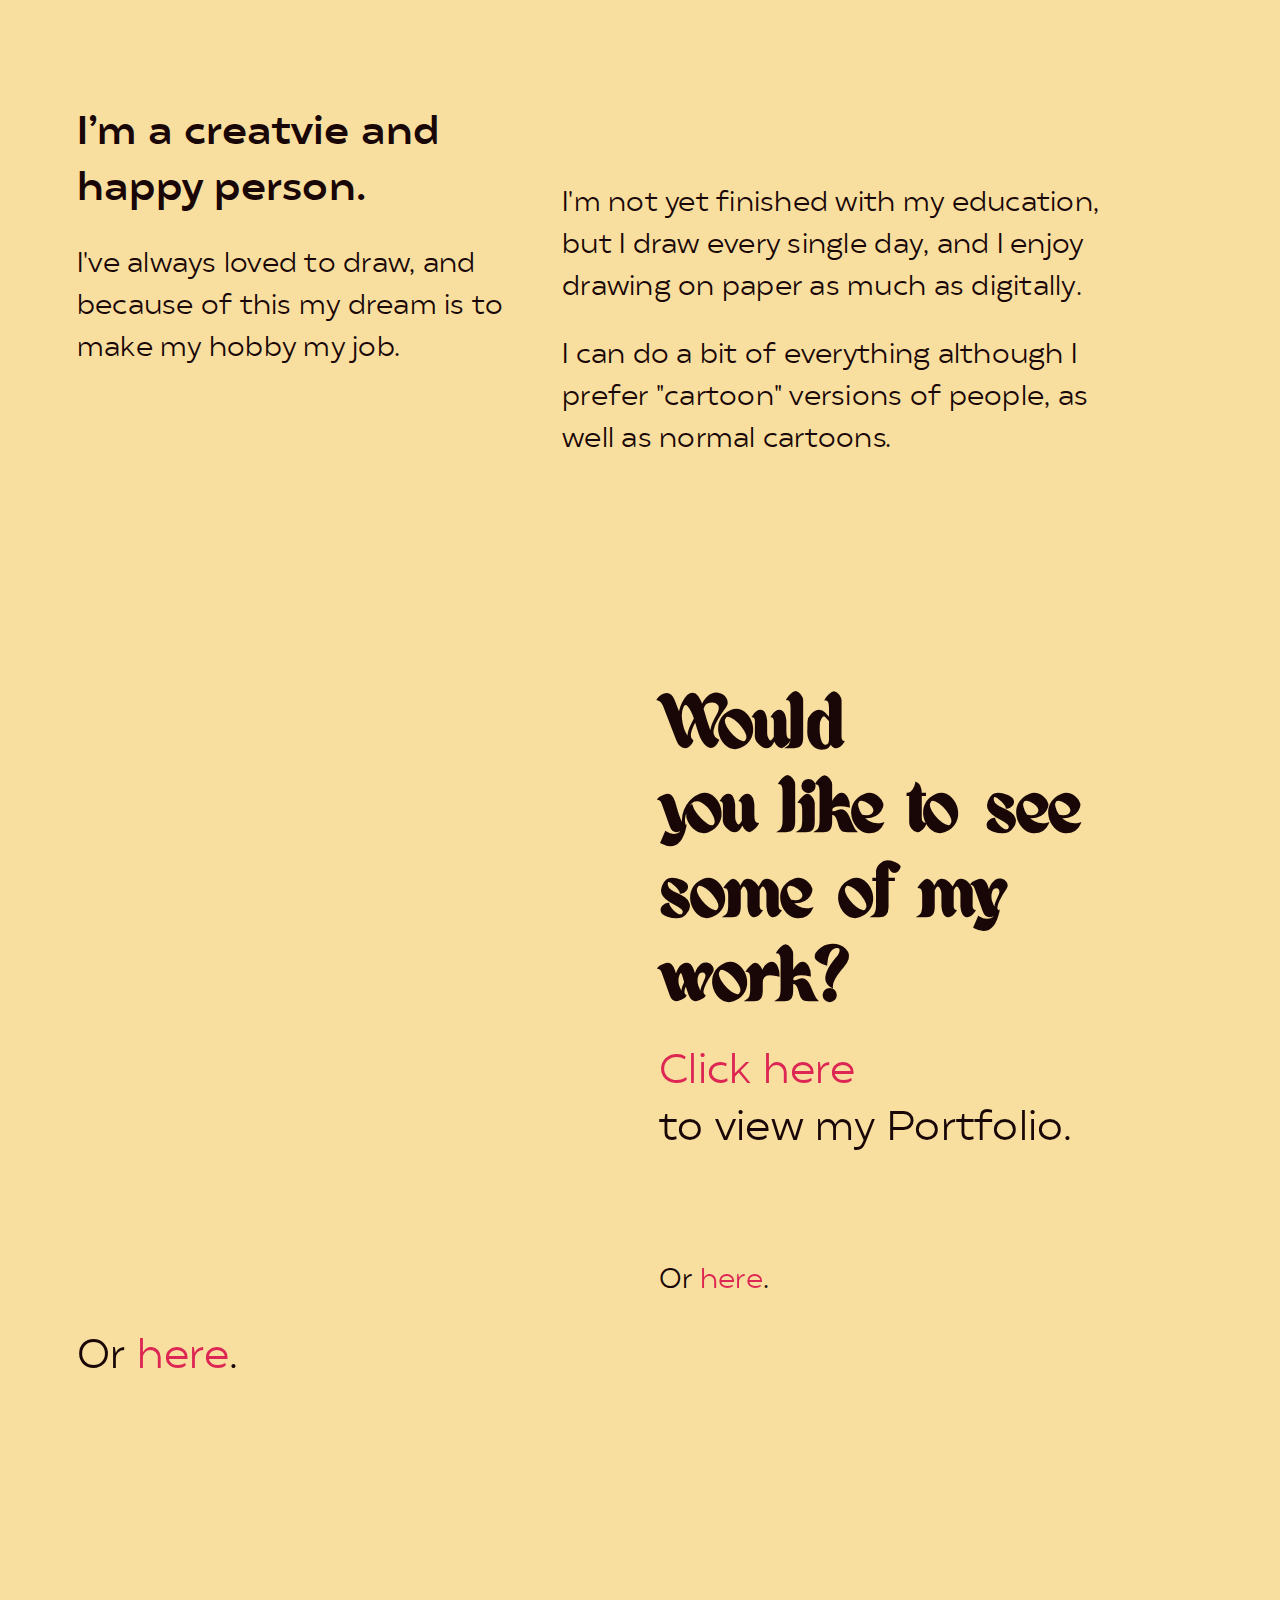
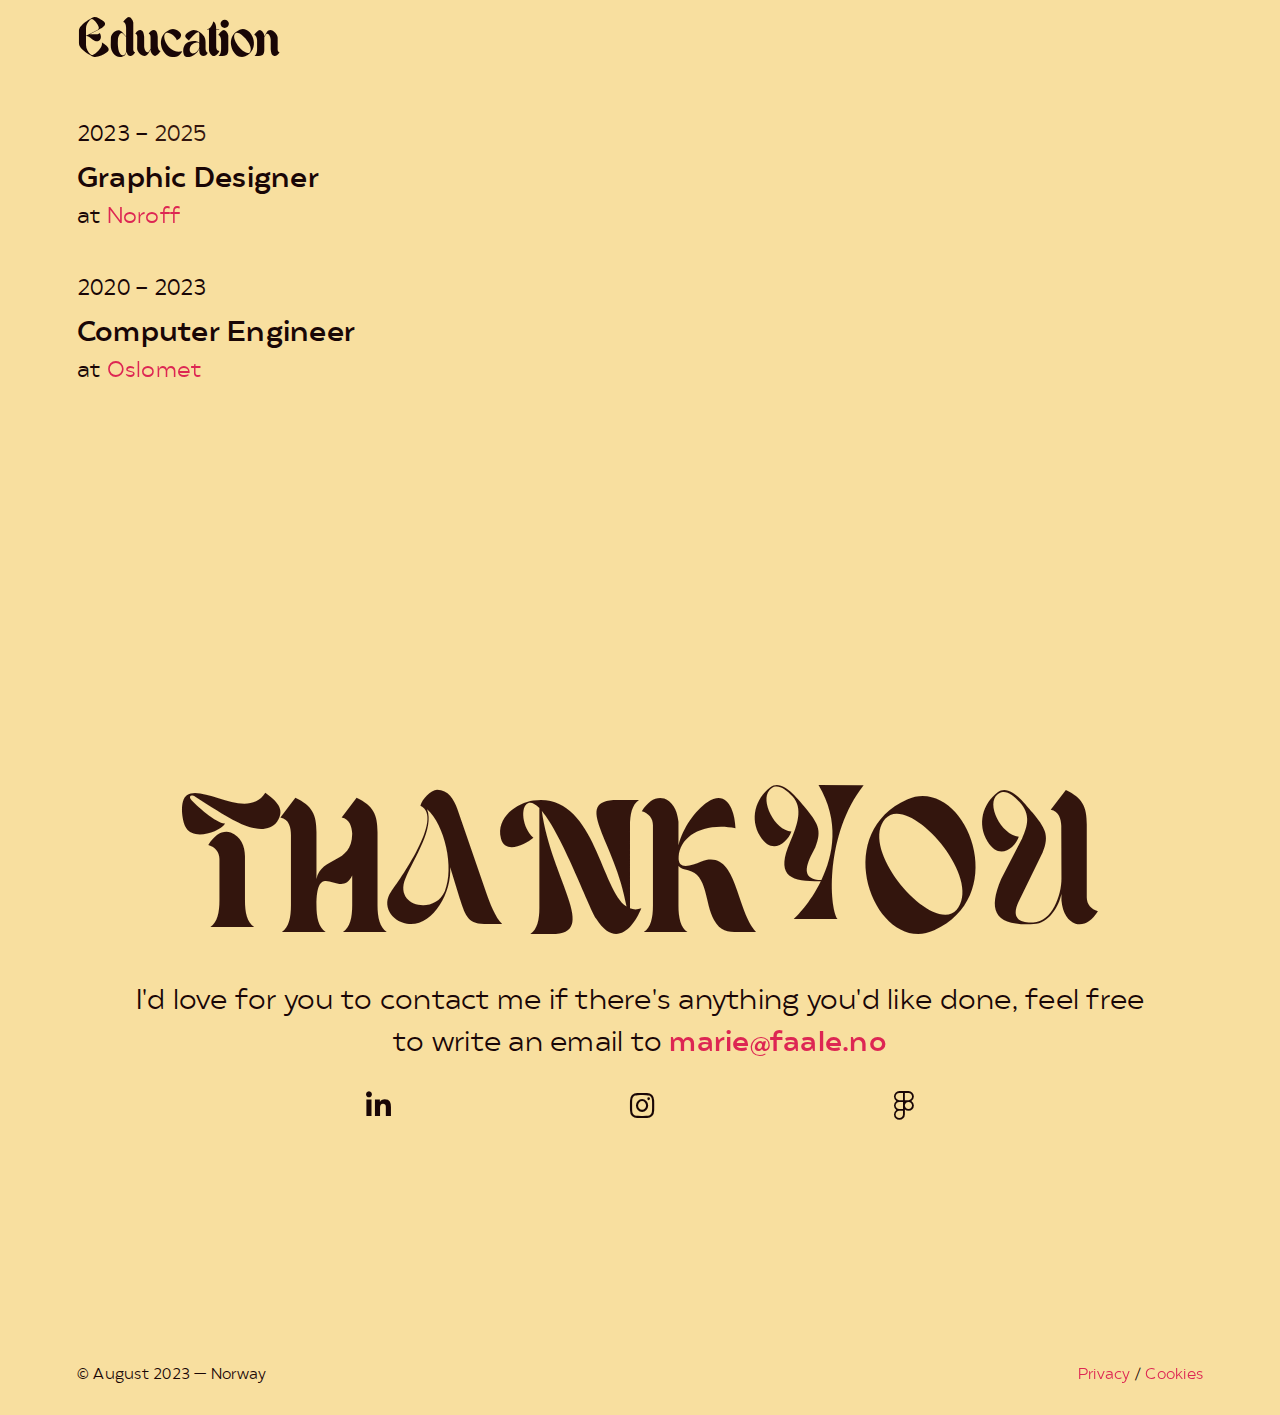
==== commit 0fa27970: "test" ====
--- a/index.html
+++ b/index.html
@@ -89,7 +89,7 @@
                     </div>
                 </div>
                 <div class="col-12 col-lg-8">
-                    <p> My name is <strong>Marie Louise</strong>, I’m <span data-birthday="05/24/2000" id="age"></span>
+                    <p> TEST My name is <strong>Marie Louise</strong>, I’m <span data-birthday="05/24/2000" id="age"></span>
                         and I
                         live in Fredrikstad, a nice and homey town in Norway.
                         I'm finishing my bachelors degree in computer science, and will later go on to get a degree in graphic design<span class="ec ec-mountain-snow"></span>.</p>
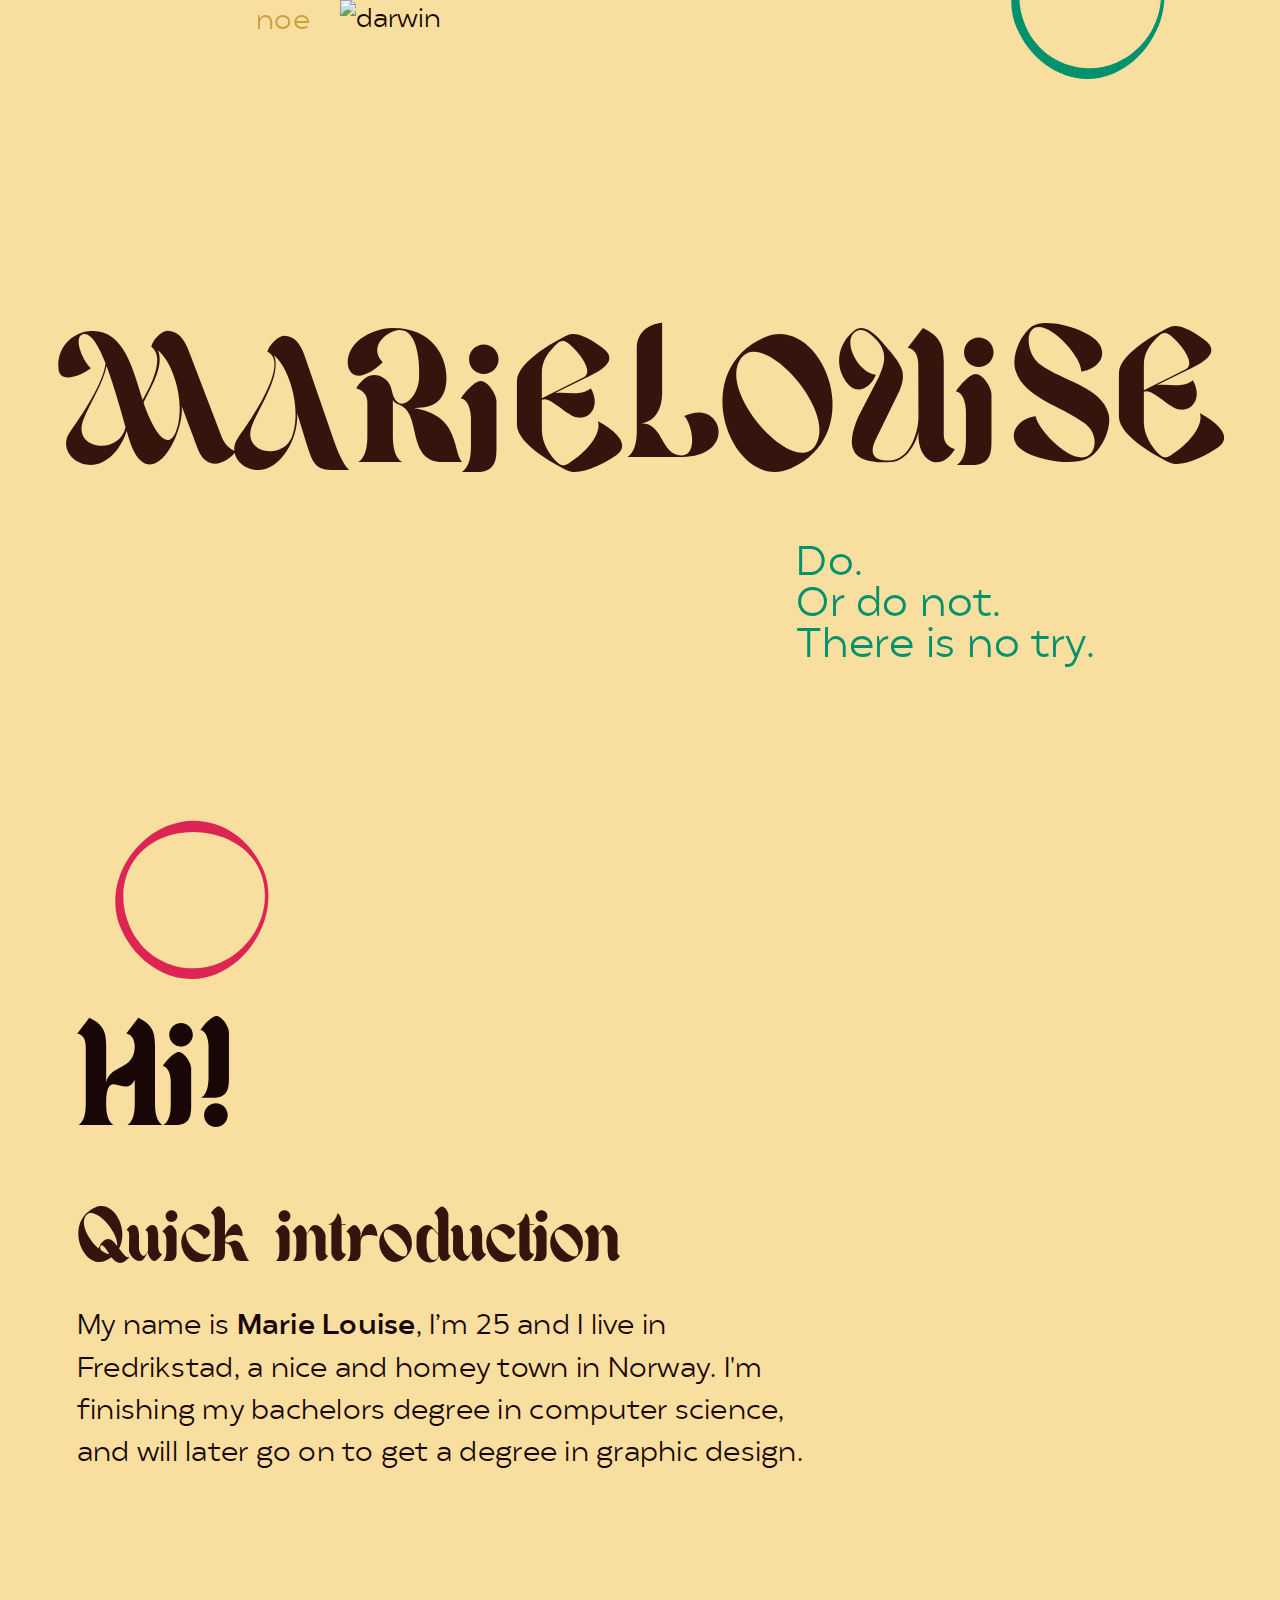
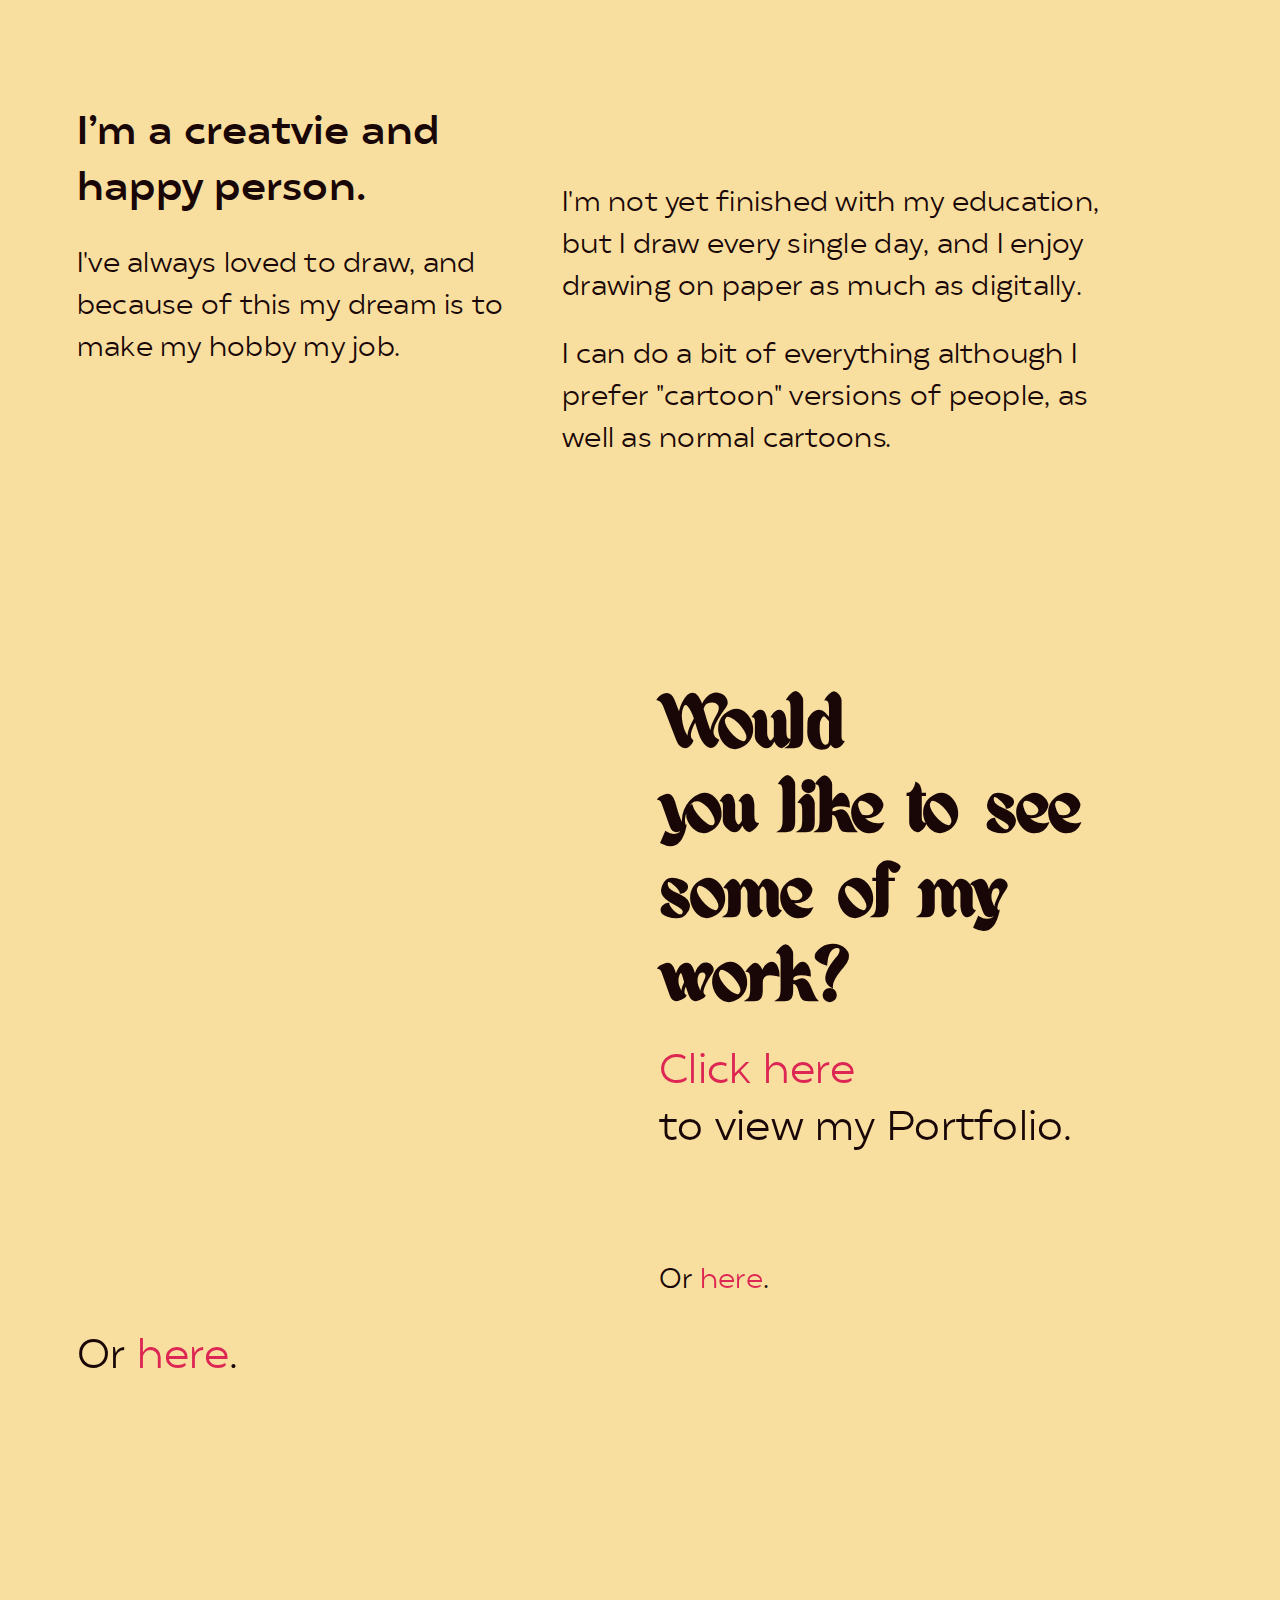
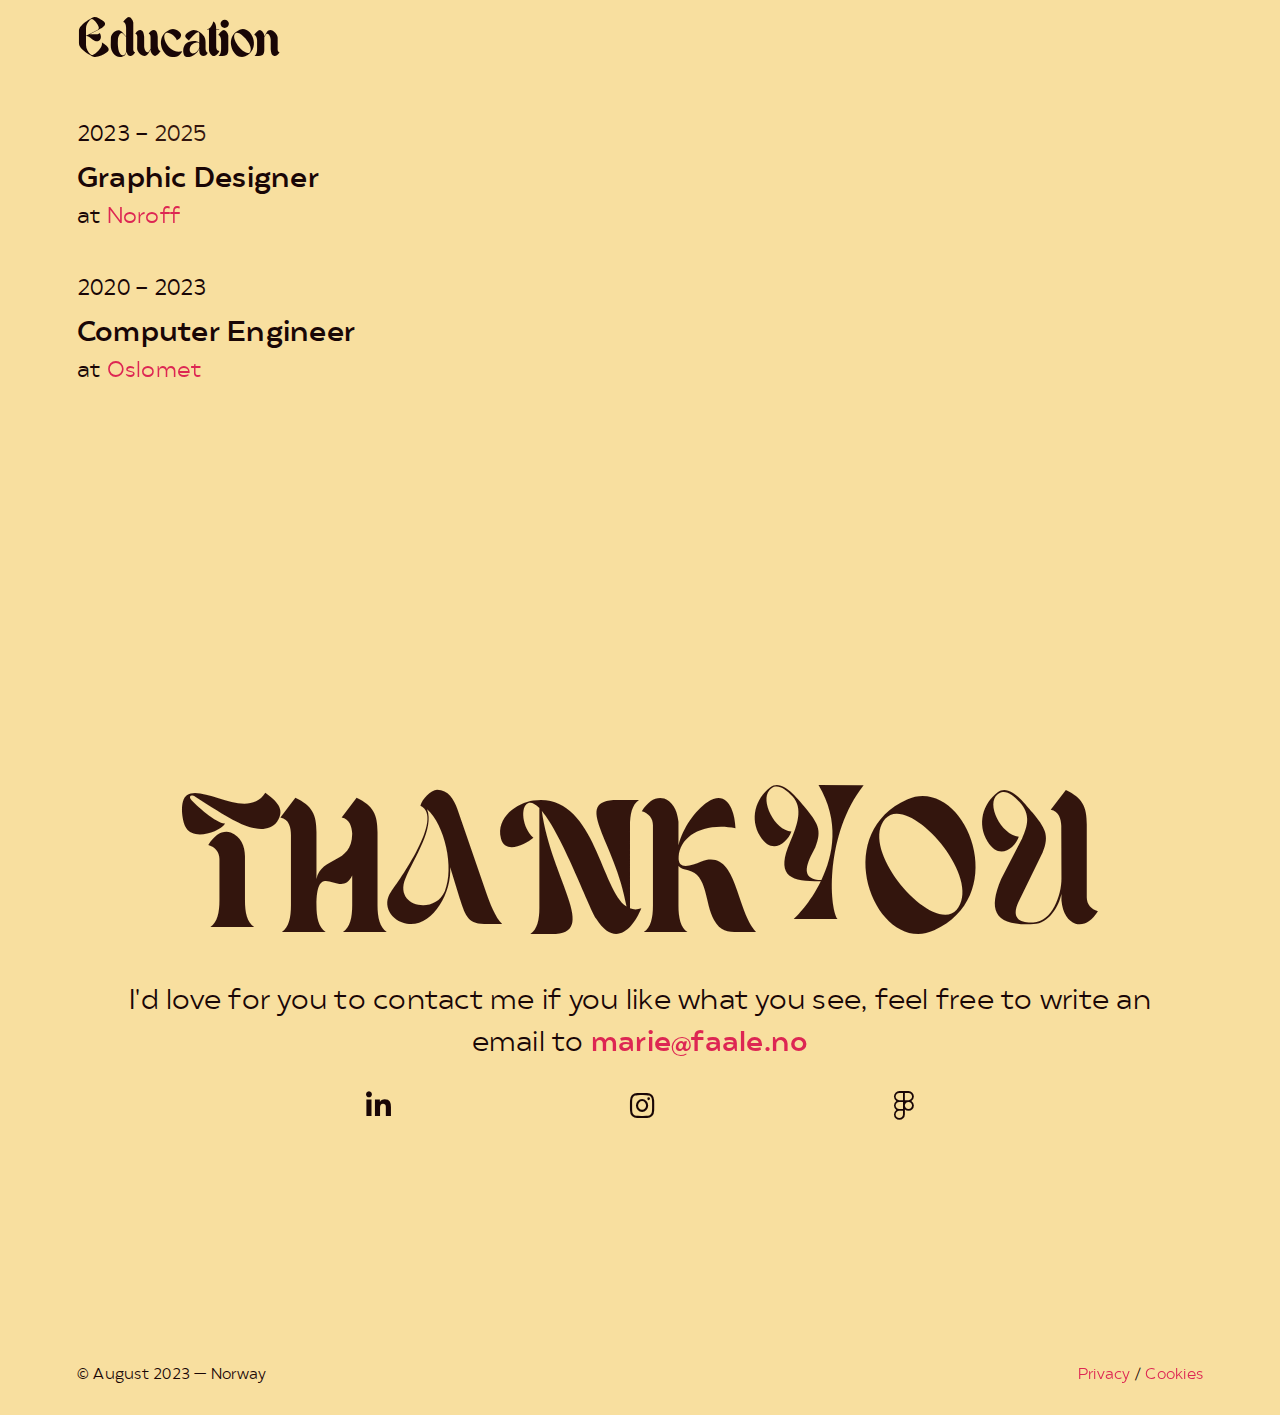
==== commit be4536f3: "litt bilder" ====
--- a/index.html
+++ b/index.html
@@ -89,7 +89,7 @@
                     </div>
                 </div>
                 <div class="col-12 col-lg-8">
-                    <p> TEST My name is <strong>Marie Louise</strong>, I’m <span data-birthday="05/24/2000" id="age"></span>
+                    <p> My name is <strong>Marie Louise</strong>, I’m <span data-birthday="05/24/2000" id="age"></span>
                         and I
                         live in Fredrikstad, a nice and homey town in Norway.
                         I'm finishing my bachelors degree in computer science, and will later go on to get a degree in graphic design<span class="ec ec-mountain-snow"></span>.</p>
@@ -130,17 +130,17 @@
                                 work?</strong></span>
                     </h3>
                     <p data-scroll class="big forced">
-                        <span><i class="ec ec-point-right"></i> <a href="https://bit.ly/3asVjwy" target="_blank">Click here</a></span> 
+                        <span><i class="ec ec-point-right"></i> <a href="portof.html" target="_blank">Click here</a></span> 
                         <span> to view my Portfolio.</span>
                     </p>
                     <p class="mt-5 pt-3" data-scroll data-scroll-speed="12" data-scroll-direction="horizontal">Or <a
-                            href="https://bit.ly/3asVjwy" target="_blank">here</a>. <span
+                            href="portof.html" target="_blank">here</a>. <span
                             class="ec ec-point-left"></span></p>
                 </div>
             </div>
             <div class="d-flex fluid-container justify-content-start">
                 <p class="forced big" data-scroll data-scroll-speed="20">
-                    <span>Or <a href="https://bit.ly/3asVjwy" target="_blank">here</a>.</span>
+                    <span>Or <a href="portof.html" target="_blank">here</a>.</span>
                     <span class="ec ec-point-up-2" style="margin:0 auto;"></span>
                 </p>
             </div>
@@ -199,7 +199,7 @@
             <div class="fluid-container min">
                 <!-- contact me -->
                 <p class="contact-info text-center mt-2 mt-xl-3" data-scroll data-scroll-speed="4">
-                    I'd love for you to contact me if there's anything you'd like done, feel free to write an email to <a href="mailto:marie@faale.no" target="_blank"><strong>marie@faale.no</strong></a> 
+                    I'd love for you to contact me if you like what you see, feel free to write an email to <a href="mailto:marie@faale.no" target="_blank"><strong>marie@faale.no</strong></a> 
                 </p>
                 <!-- social -->
                 <div class="d-flex" data-scroll data-scroll-speed="4">
--- a/CSS/main.css
+++ b/CSS/main.css
@@ -447,6 +447,11 @@
   font-family: Nognathy !important;
 }
 
+.home {
+    font-family: Nognathy !important;
+    margin-left: 1rem;
+  }
+
 /* span a capo */
 p.forced, h3.forced {
   position: relative;
@@ -722,4 +727,20 @@
 footer p {
   font-size: 0.6rem;
   margin-bottom: 0;
-}/*# sourceMappingURL=main.css.map */+}/*# sourceMappingURL=main.css.map */
+
+.serif2 {
+    font-family: Nognathy !important;
+    width: 80vw;
+    margin-left: 3rem;
+    margin-top: 3rem;
+}
+
+.exp2 {
+    margin-left: 3rem;
+}
+
+.portlines {
+    width: 80vw;
+    position: middle;
+}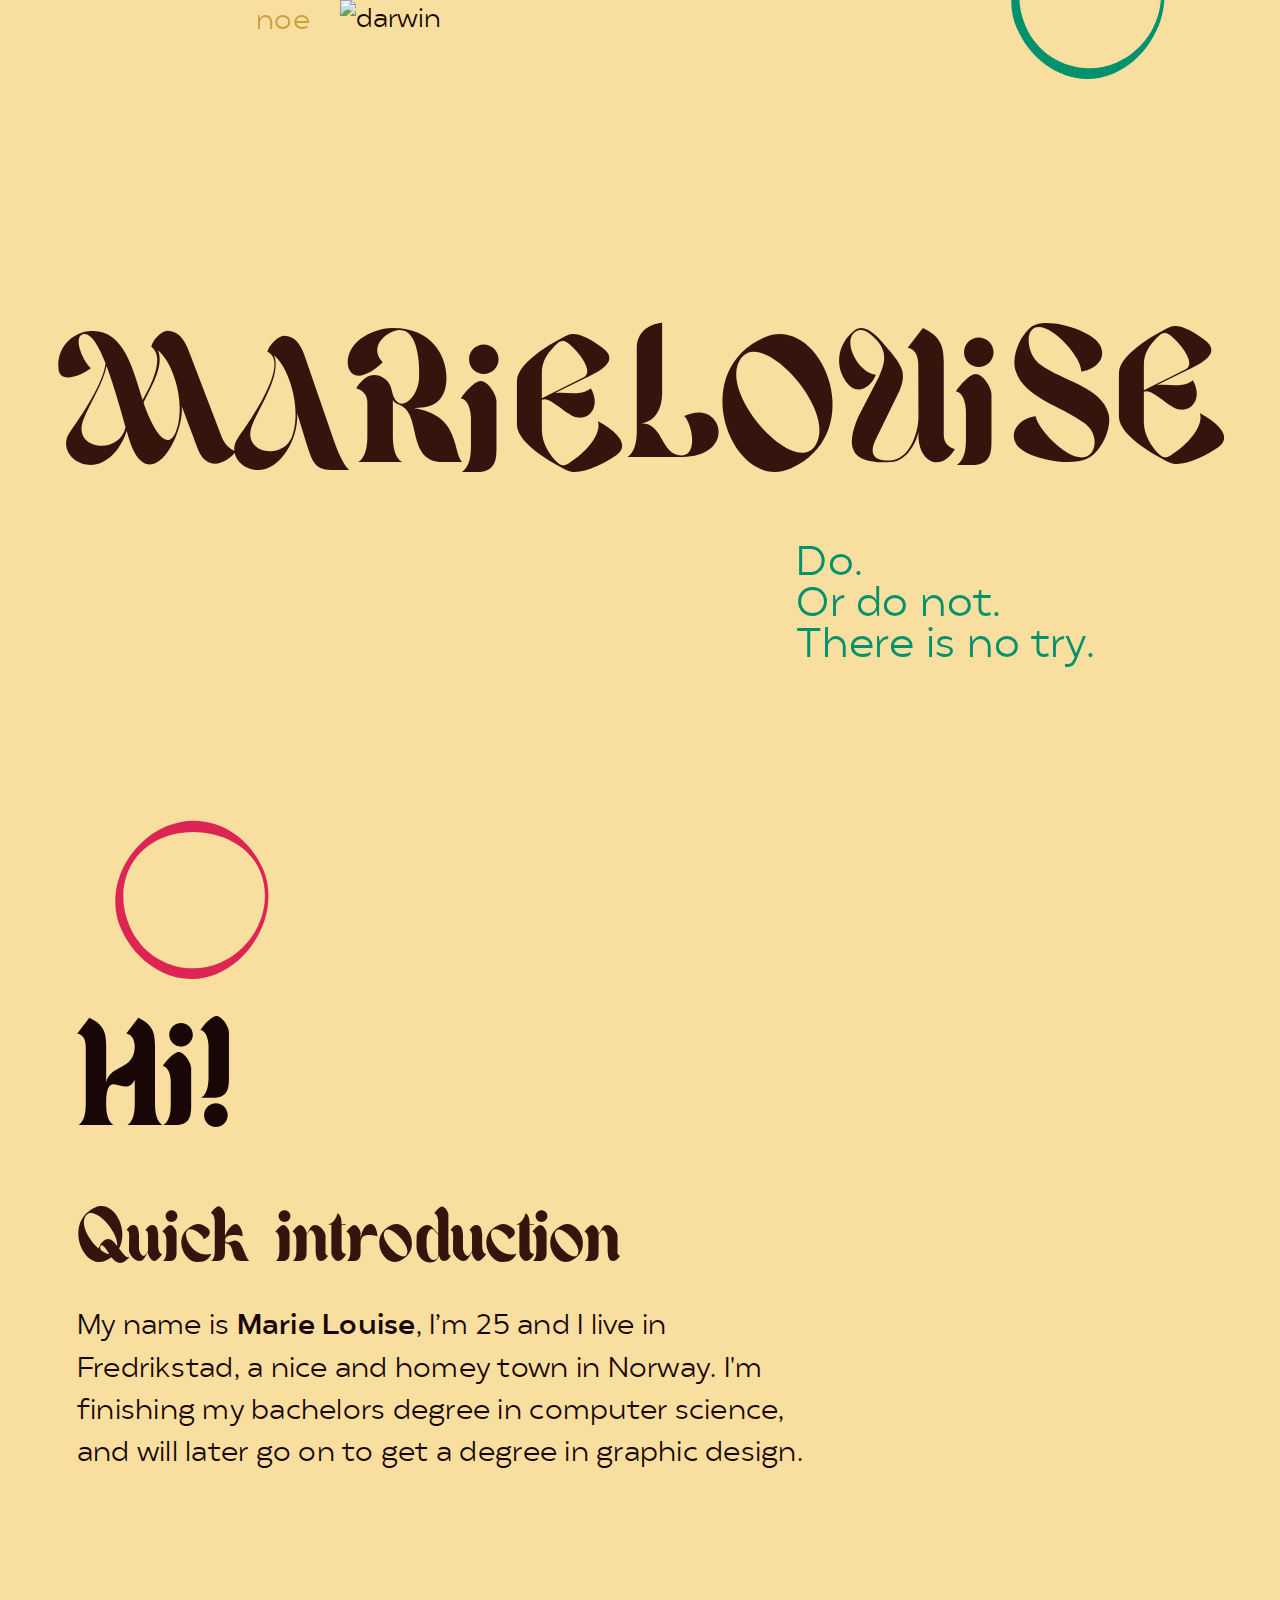
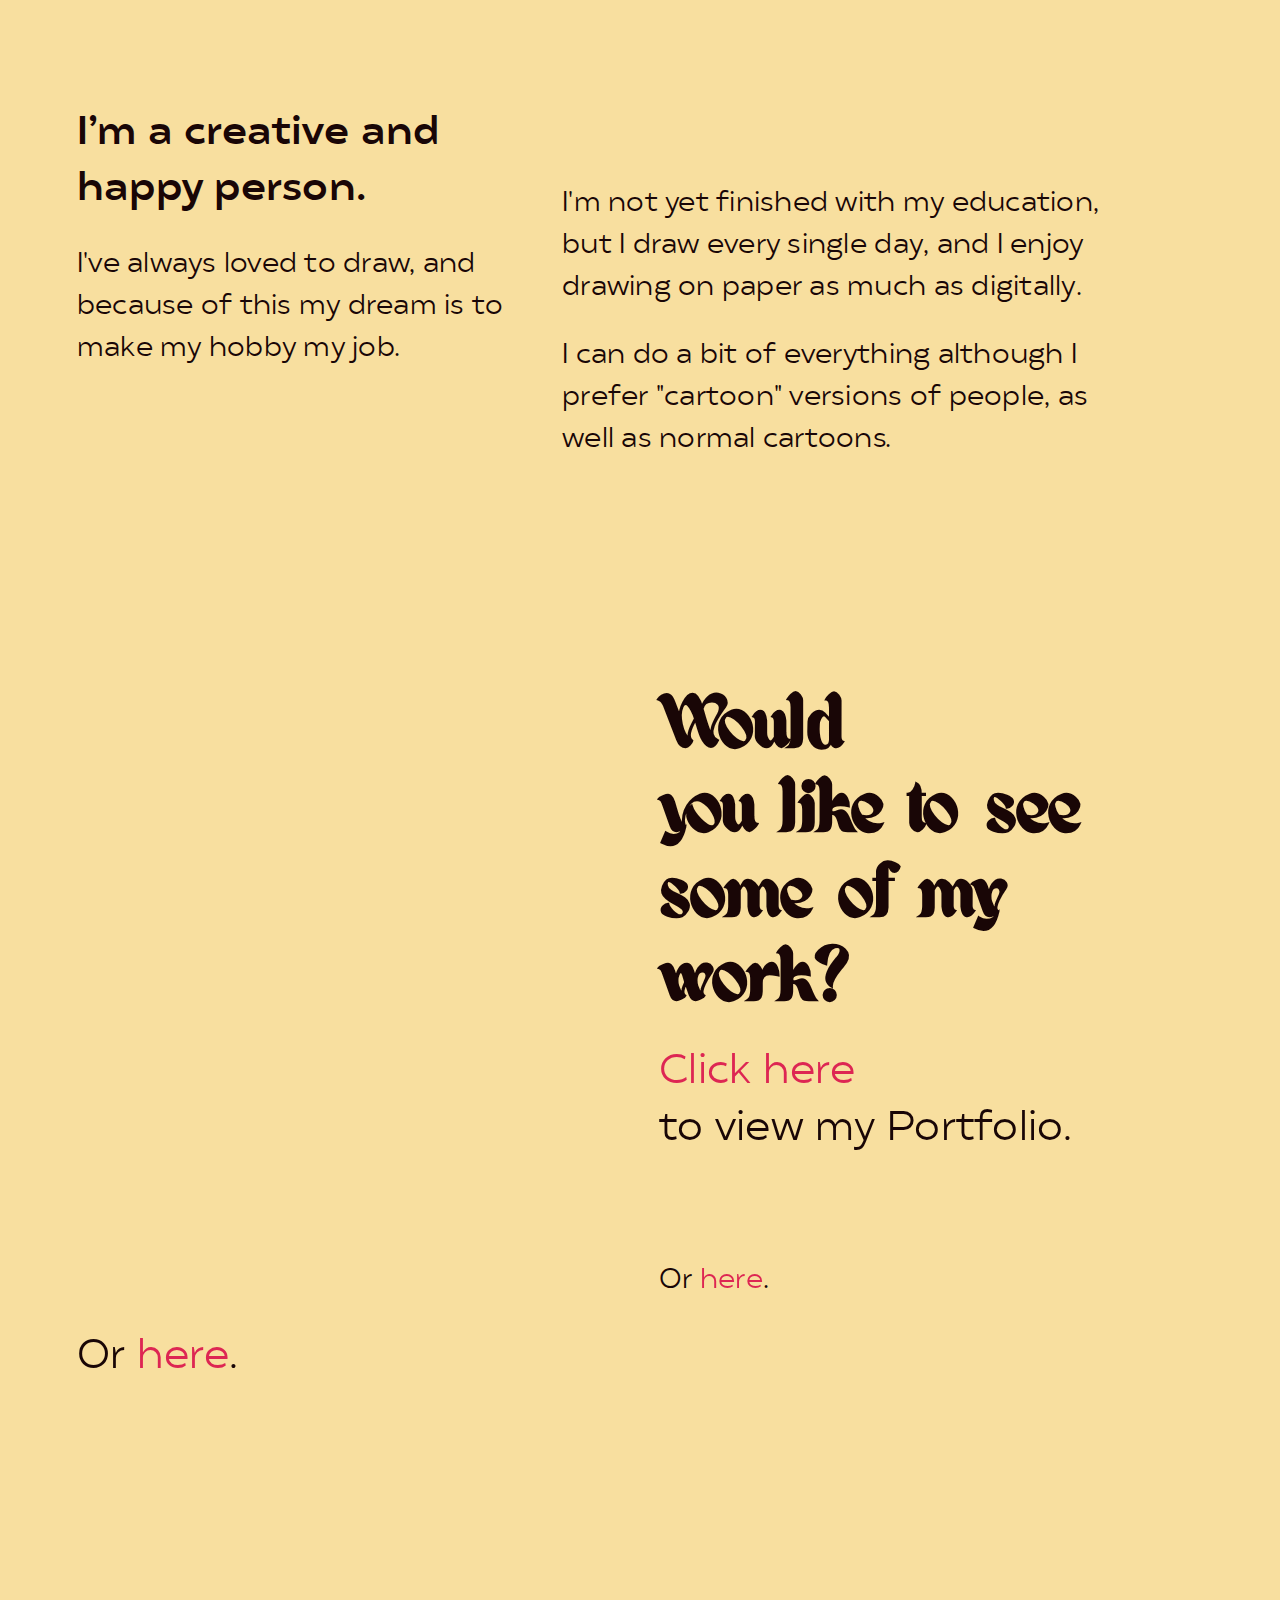
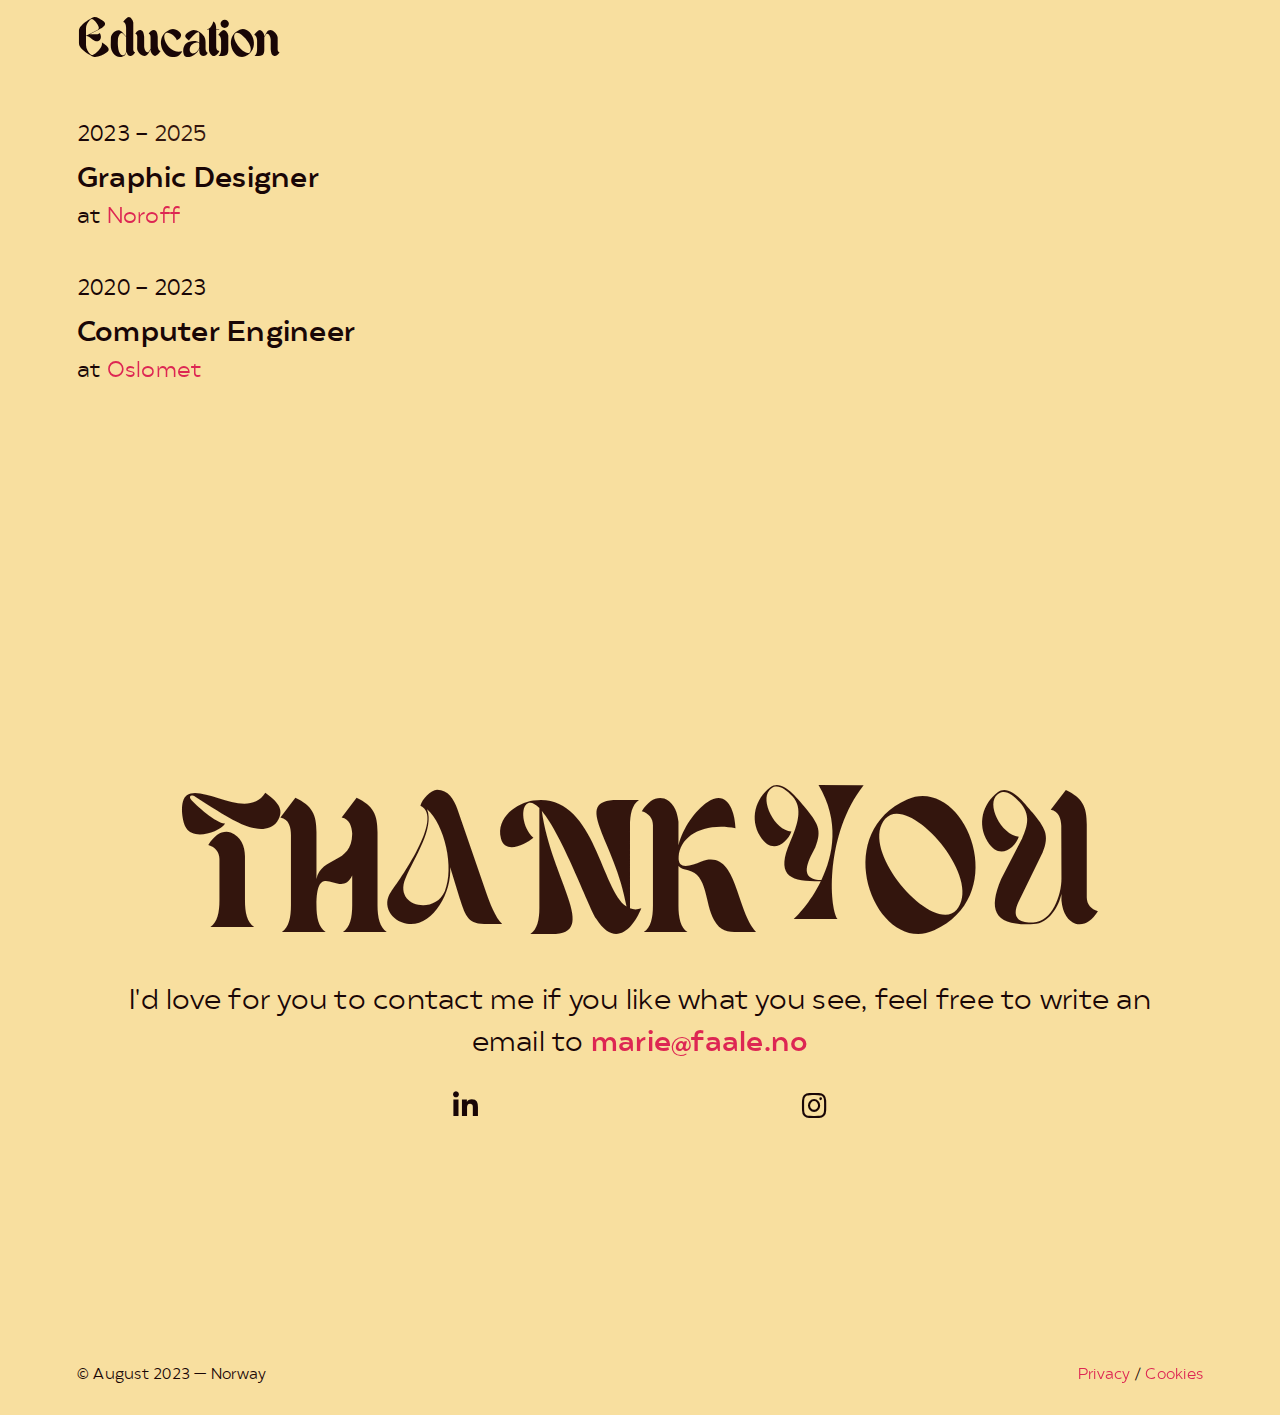
==== commit ad287051: "litta update" ====
--- a/index.html
+++ b/index.html
@@ -105,7 +105,7 @@
         <section class="section" data-scroll-section>
             <div class="row d-flex fluid-container">
                 <div class="col-12 col-lg-5" data-scroll data-scroll-speed="4">
-                    <p class="big"><strong>I’m a creatvie <span class="ec ec-sun-with-face"></span> and happy
+                    <p class="big"><strong>I’m a creative <span class="ec ec-sun-with-face"></span> and happy
                             person.</strong></p>
                     <p>I've always loved to draw, and because of this my dream is to make my hobby my job.</p>
                 </div>
@@ -204,16 +204,16 @@
                 <!-- social -->
                 <div class="d-flex" data-scroll data-scroll-speed="4">
                     <div class="social-icons">
-                        <a href="https://it.linkedin.com/in/darwinvegher" class="social-icon" target="_blank">
+                        <a href="https://www.linkedin.com/in/marie-louise-bj%C3%B8rnstad-190a77252/" class="social-icon" target="_blank">
                             <i class="fa-brands fa-linkedin-in"></i>
                         </a>
                         <a href="https://www.instagram.com/mlbjoernstad/" class="social-icon" target="_blank">
                             <i class="fa-brands fa-instagram"></i>
                         </a>
-                        <a href="https://www.figma.com/@darwinzen" class="social-icon" target="_blank">
+                        <!--<a href="https://www.figma.com/@darwinzen" class="social-icon" target="_blank">
                             <i class="fa-brands fa-figma"></i>
                         </a>
-                        <!-- <a href="https://t.me/Darwiiiin" class="social-icon" target="_blank">
+                        <a href="https://t.me/Darwiiiin" class="social-icon" target="_blank">
                             <i class="fa-brands fa-telegram"></i>
                         </a> -->
                     </div>
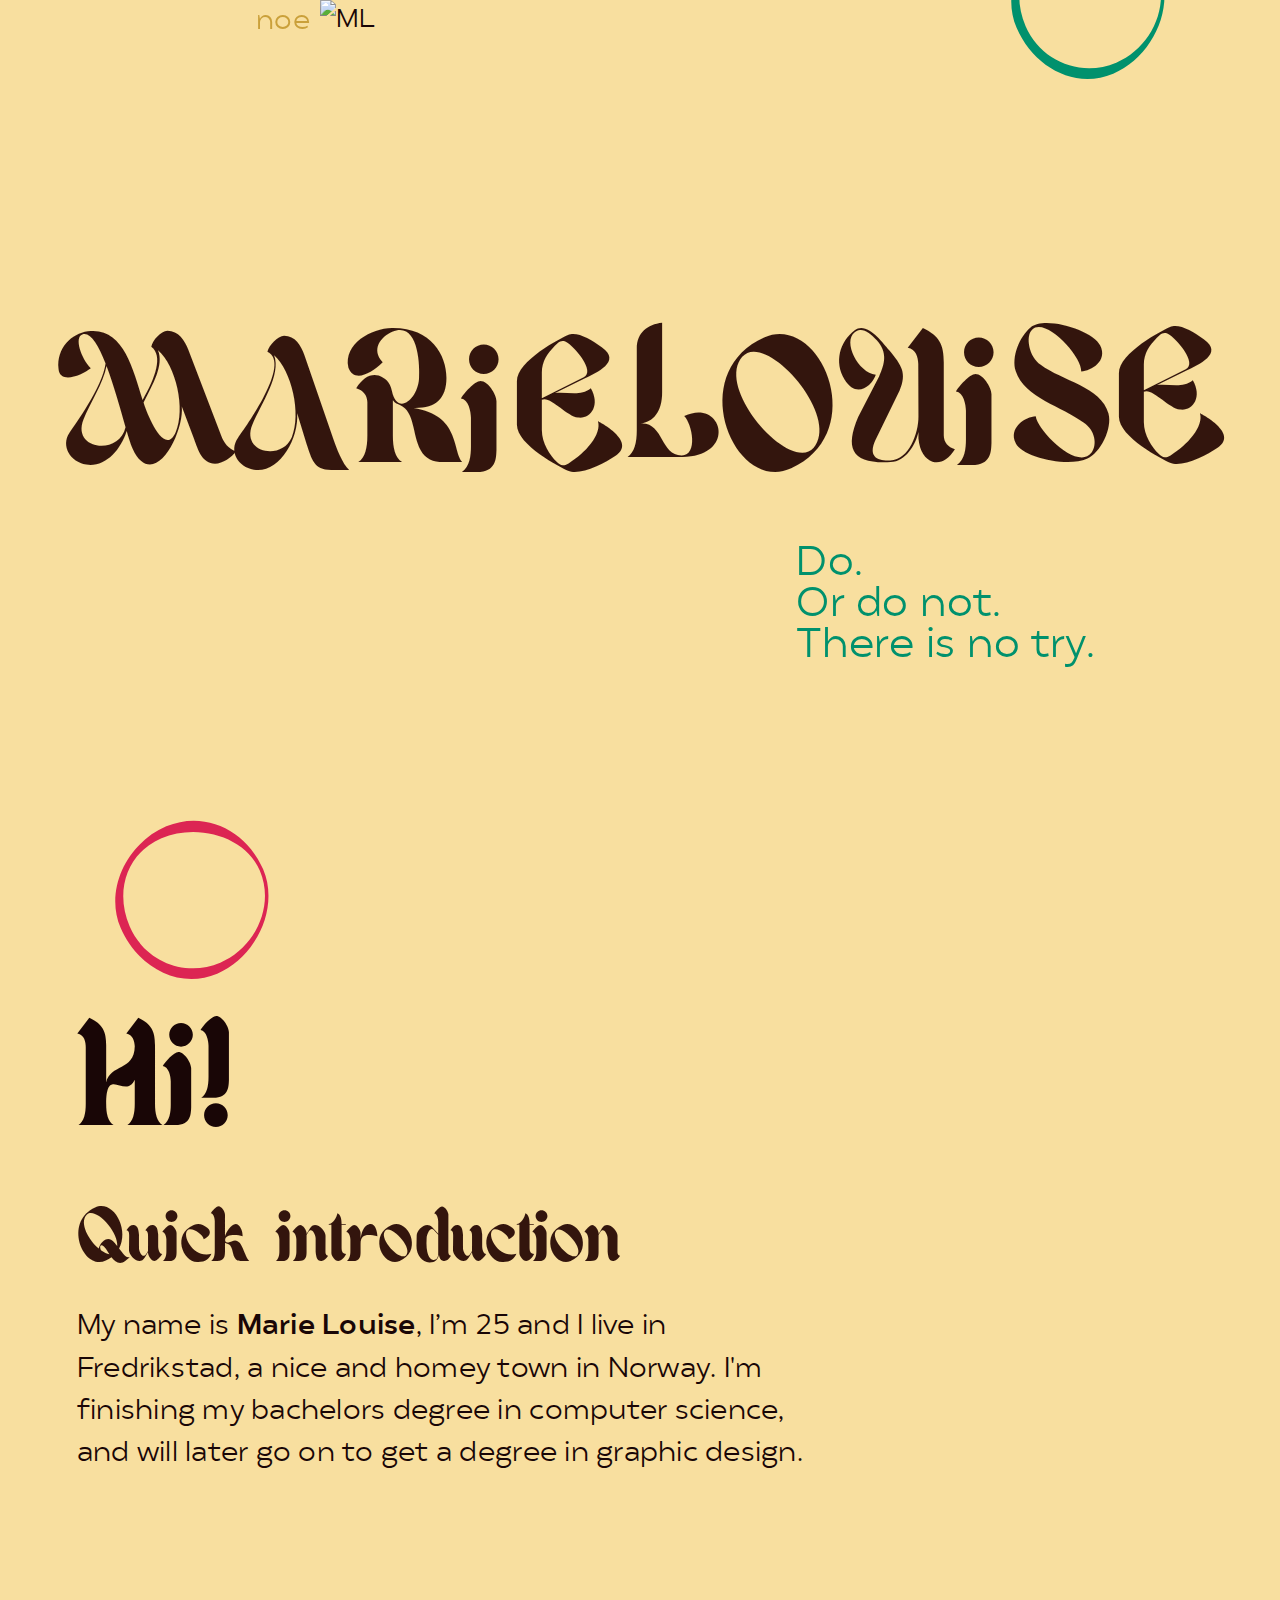
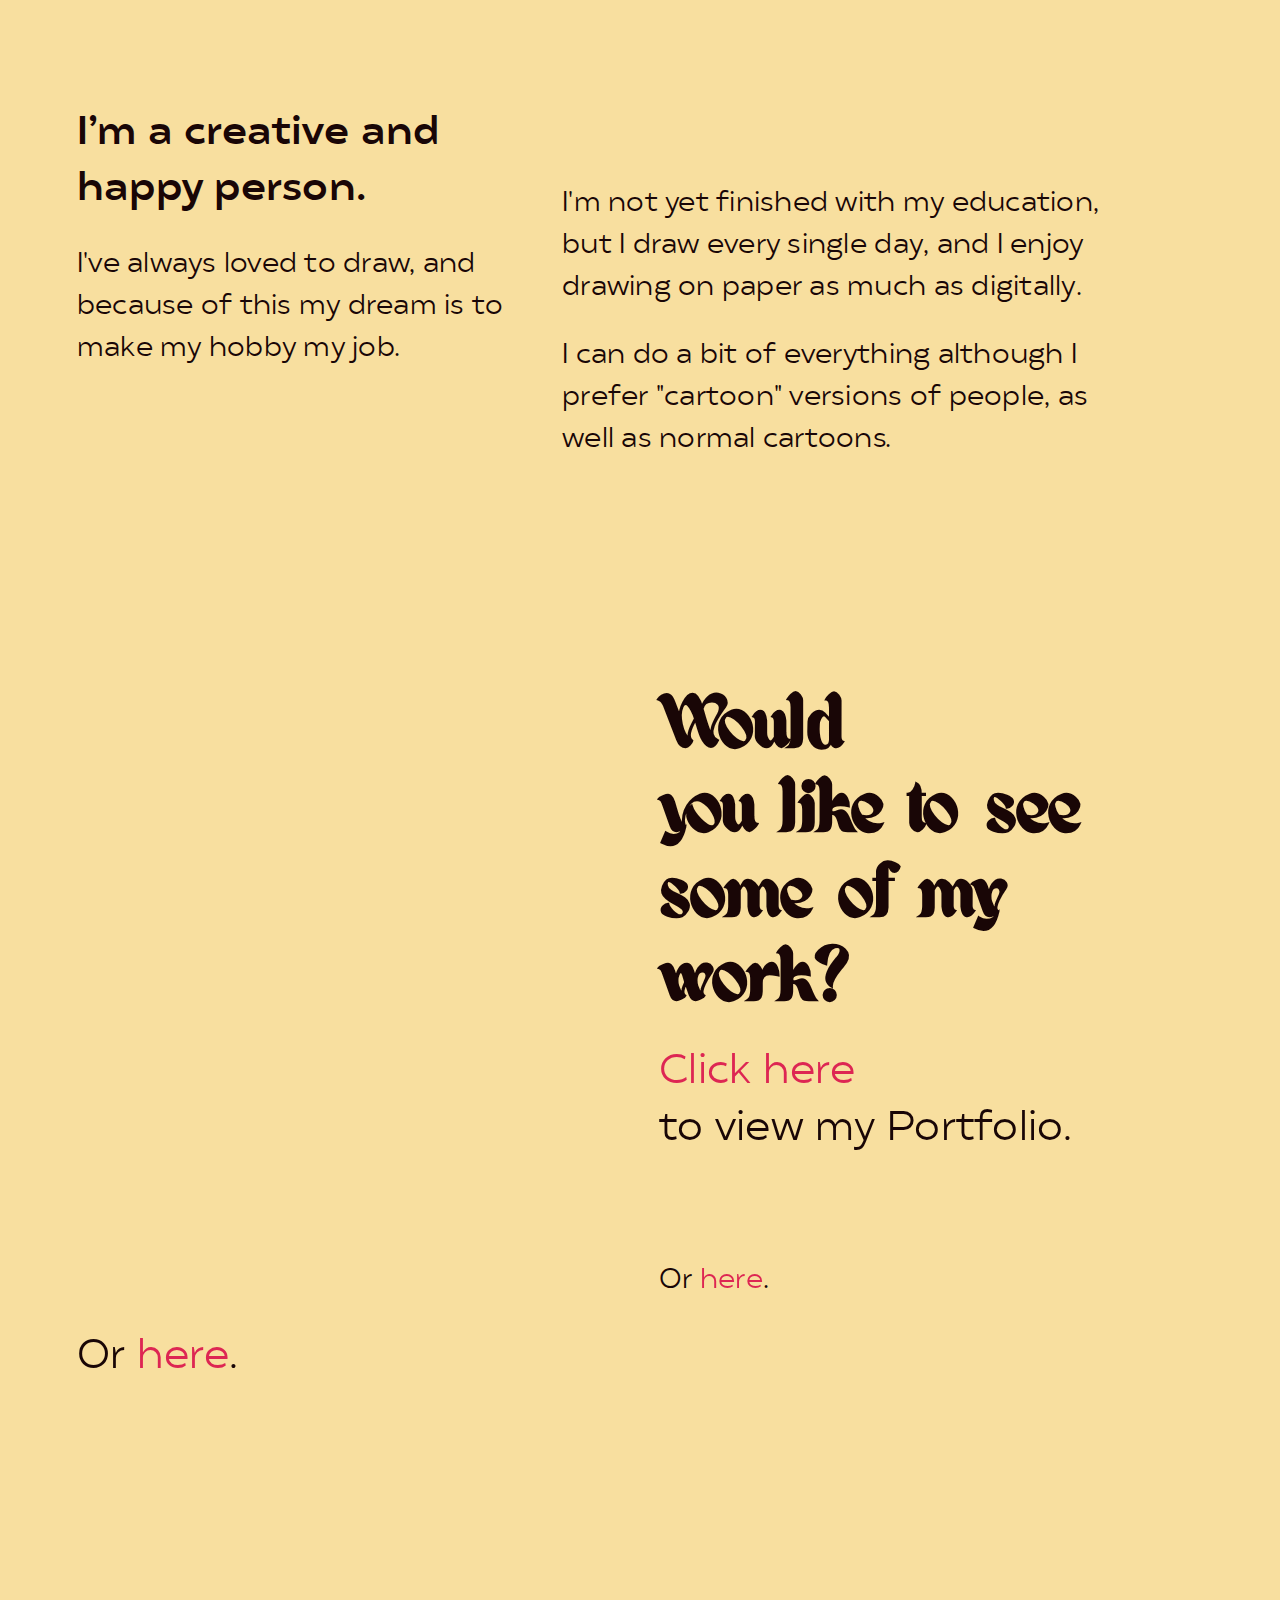
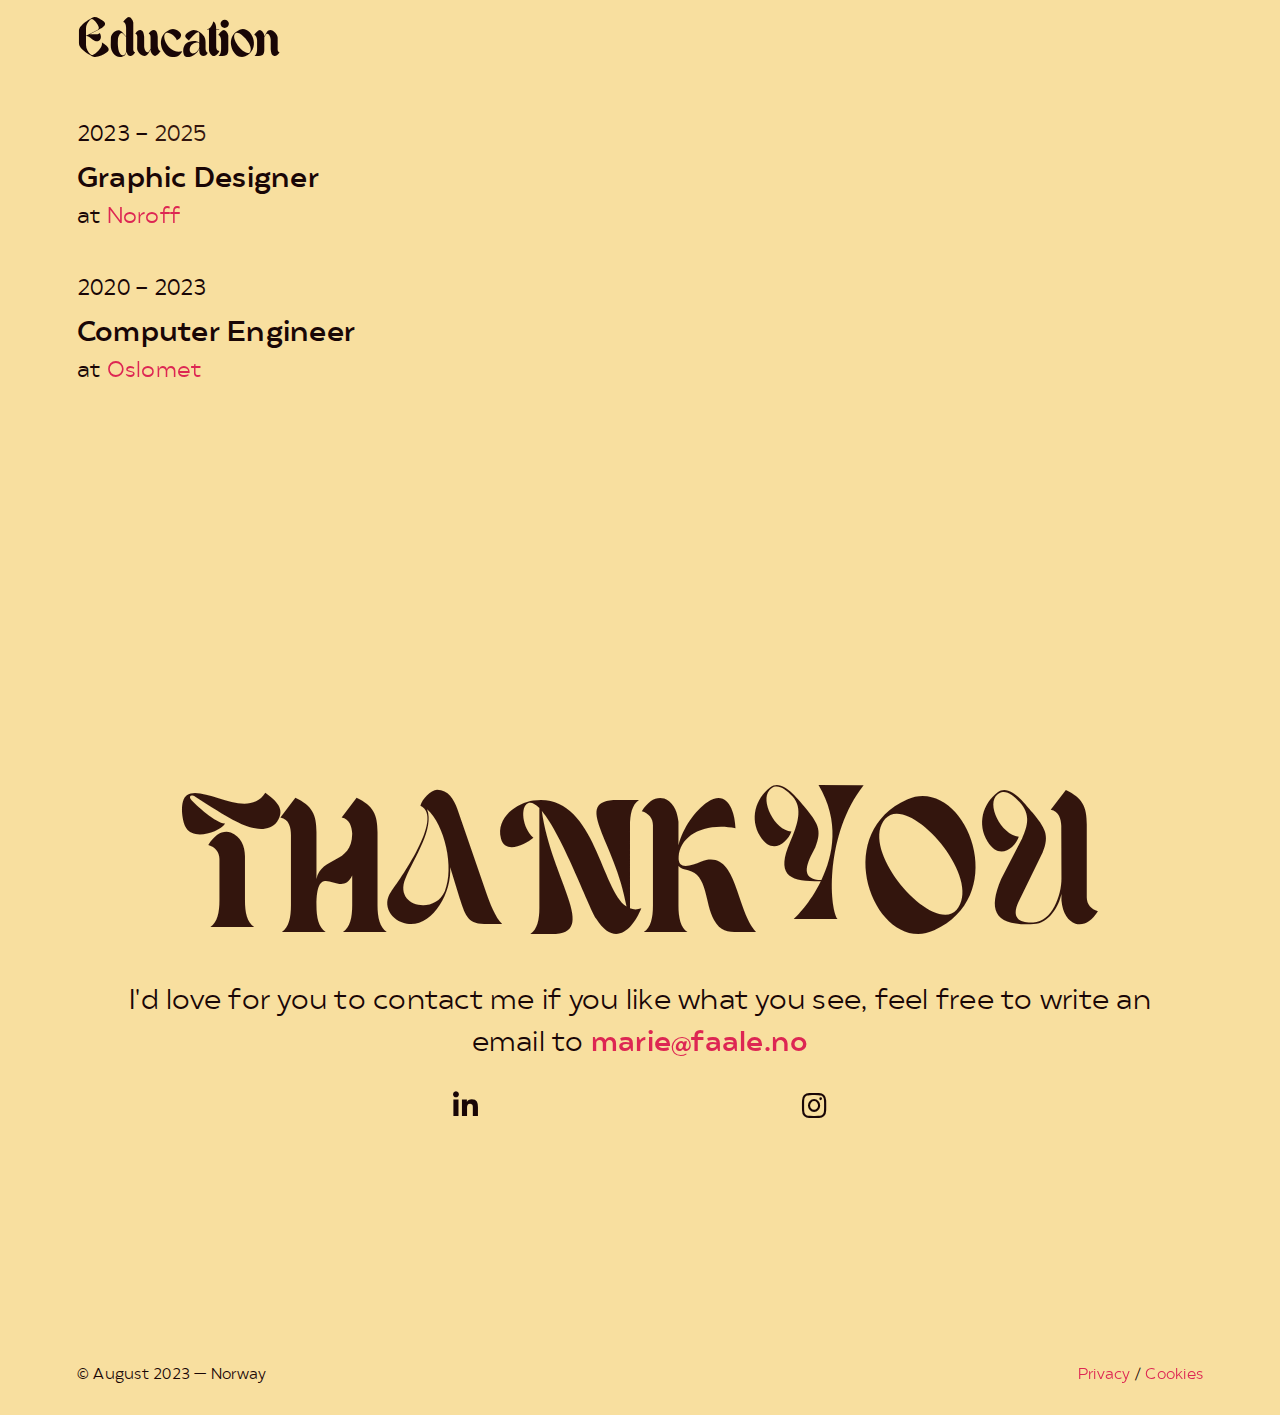
==== commit 03e1f96f: "portrait responsive" ====
--- a/index.html
+++ b/index.html
@@ -96,7 +96,7 @@
                 </div>
                 <div class="img-container mt-5 mt-lg-0">
                     <img class="portrait img-fluid lazyloaded"
-                        src="C:\Users\marie\downloads\logo-bilde.png" alt="darwin"
+                        src="C:\Users\marie\downloads\logo-bilde.png" alt="ML"
                         data-no-retina="" data-scroll data-scroll-speed="-30" data-scroll-direction="horizontal">
                 </div>
             </div>
--- a/CSS/main.css
+++ b/CSS/main.css
@@ -164,6 +164,7 @@
 .hero h1 span {
   color: #33150d;
   position: relative;
+  size: 80vw;
 }
 .hero h1 span:nth-child(2) {
   top: 0.2rem;
@@ -323,7 +324,7 @@
 .me .portrait {
   position: absolute;
   display: block;
-  width: 600px;
+  width: 50vw;
   left: 0;
   top: 0;
   right: 0;
